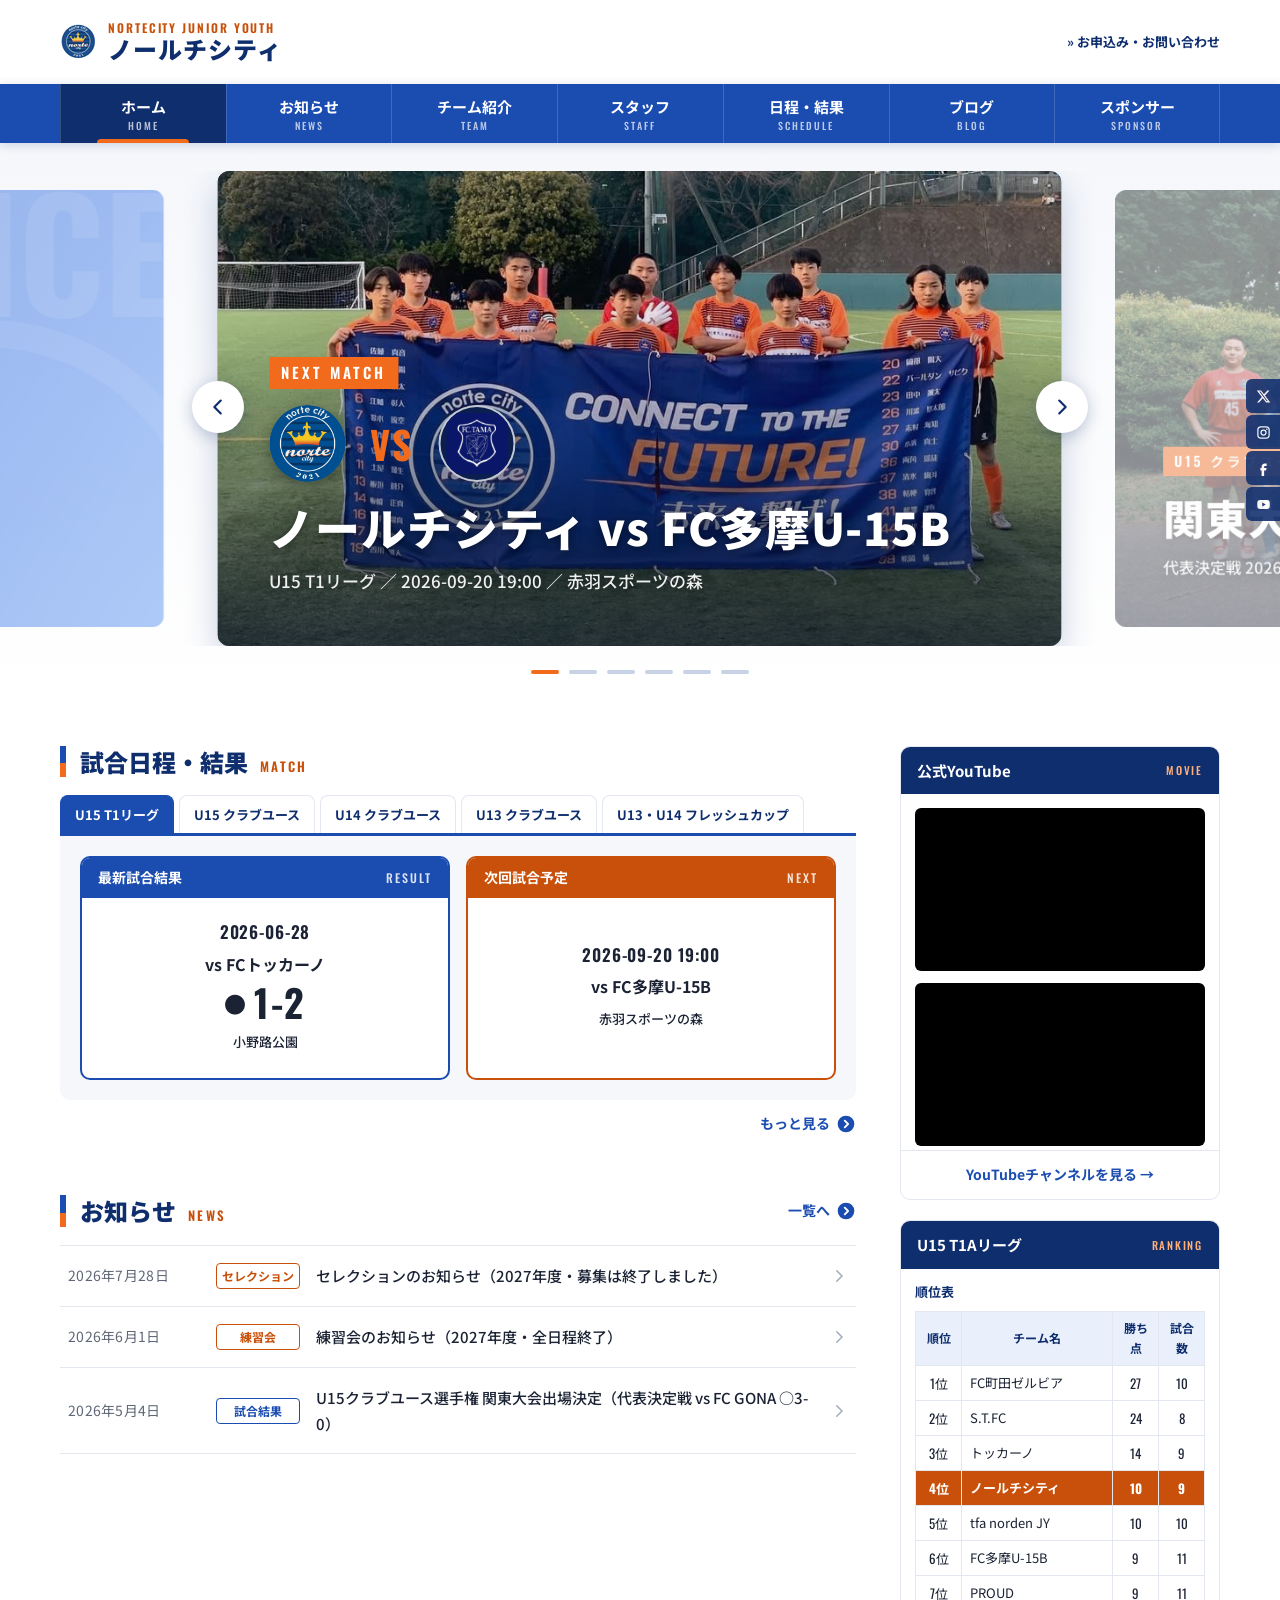
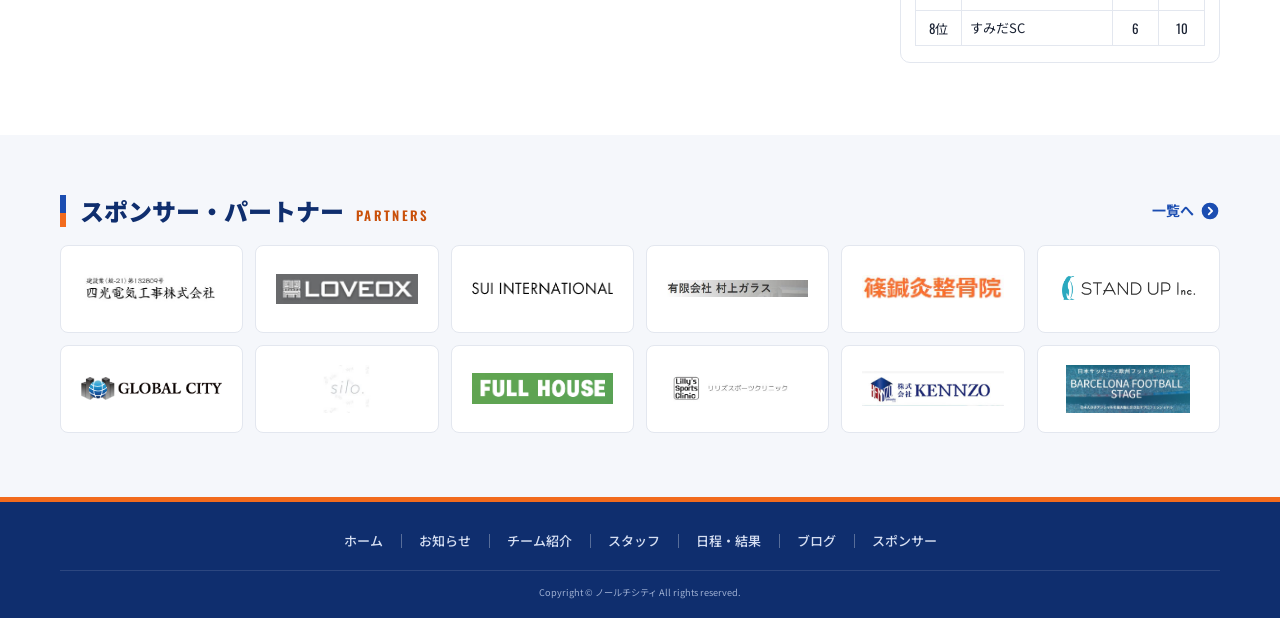
==== index.html @ 0da115ad "お知らせを個別ページ化／緊急告知の表示終了（今日いっぱい・明日いっぱい）に対応 - お知らせ: news-data.js + news.js で一覧・詳細（news-post.html?id=）・ホー" ====
<!doctype html>
<html lang="ja">
<head>
<meta charset="utf-8">
<meta name="robots" content="noindex, nofollow">
<meta name="viewport" content="width=device-width, initial-scale=1">
<title>ノールチシティ ジュニアユースサッカークラブ</title>
<meta name="description" content="東京都北区赤羽を拠点に、圧倒的なポゼッションサッカーで『育成しながら勝つ』ジュニアユースサッカークラブ、ノールチシティの公式サイト。">
<link rel="preconnect" href="https://fonts.googleapis.com">
<link rel="preconnect" href="https://fonts.gstatic.com" crossorigin>
<link href="https://fonts.googleapis.com/css2?family=Noto+Sans+JP:wght@400;500;700;900&family=Oswald:wght@500;600;700&display=swap" rel="stylesheet">
<link rel="stylesheet" href="css/style.css">
</head>
<body>

<a class="skip" href="#main">本文へスキップ</a>

<!-- ============ ヘッダー ============ -->
<header class="site-header">
  <div class="container header-top">
    <a class="brand" href="index.html">
      <img src="assets/img/emblem.png" width="36" height="35" alt="">
      <span class="brand-text">
        <span class="brand-en">NORTECITY JUNIOR YOUTH</span>
        <span class="brand-ja">ノールチシティ</span>
      </span>
    </a>
    <div class="header-util">
      <a class="top-link" href="https://forms.gle/h69wxchyuRCd8B8E6" target="_blank" rel="noopener">&raquo; お申込み・お問い合わせ</a>
      <button class="menu-btn" type="button" aria-label="メニューを開く" aria-expanded="false" aria-controls="drawer"><span></span><span></span><span></span></button>
    </div>
  </div>

  <nav class="gnav" aria-label="メインメニュー">
    <ul class="container">
      <li><a href="index.html" aria-current="page">ホーム<small>HOME</small></a></li>
      <li><a href="news.html">お知らせ<small>NEWS</small></a></li>
      <li><a href="team.html">チーム紹介<small>TEAM</small></a></li>
      <li><a href="staff.html">スタッフ<small>STAFF</small></a></li>
      <li><a href="schedule.html">日程・結果<small>SCHEDULE</small></a></li>
      <li><a href="blog.html">ブログ<small>BLOG</small></a></li>
      <li><a href="sponsors.html">スポンサー<small>SPONSOR</small></a></li>
    </ul>
  </nav>
</header>

<!-- 画面端の固定SNSボタン -->
<nav class="float-sns" aria-label="公式SNS">
  <a href="https://x.com/nortecity" target="_blank" rel="noopener" aria-label="X（旧Twitter）"><svg viewBox="0 0 24 24" aria-hidden="true"><path fill="currentColor" d="M18.244 2.25h3.308l-7.227 8.26 8.502 11.24H16.17l-5.214-6.817L4.99 21.75H1.68l7.73-8.835L1.254 2.25H8.08l4.713 6.231zm-1.161 17.52h1.833L7.084 4.126H5.117z"/></svg></a>
  <a href="https://www.instagram.com/nortecity_official/" target="_blank" rel="noopener" aria-label="Instagram"><svg viewBox="0 0 24 24" aria-hidden="true"><rect x="3" y="3" width="18" height="18" rx="5" fill="none" stroke="currentColor" stroke-width="2"/><circle cx="12" cy="12" r="4" fill="none" stroke="currentColor" stroke-width="2"/><circle cx="17.3" cy="6.7" r="1.2" fill="currentColor"/></svg></a>
  <a href="https://www.facebook.com/nortecitytokyo/" target="_blank" rel="noopener" aria-label="Facebook"><svg viewBox="0 0 24 24" aria-hidden="true"><path fill="currentColor" d="M14 8h3V4h-3c-2.8 0-5 2.2-5 5v2H7v4h2v9h4v-9h3l1-4h-4V9c0-.6.4-1 1-1z"/></svg></a>
  <a href="https://www.youtube.com/channel/UCBgRU-13rFsEU_Lkqz926OQ" target="_blank" rel="noopener" aria-label="YouTube"><svg viewBox="0 0 24 24" aria-hidden="true"><path fill="currentColor" d="M21.6 7.2a2.8 2.8 0 0 0-2-2C17.9 4.8 12 4.8 12 4.8s-5.9 0-7.6.4a2.8 2.8 0 0 0-2 2A29 29 0 0 0 2 12a29 29 0 0 0 .4 4.8 2.8 2.8 0 0 0 2 2c1.7.4 7.6.4 7.6.4s5.9 0 7.6-.4a2.8 2.8 0 0 0 2-2A29 29 0 0 0 22 12a29 29 0 0 0-.4-4.8zM10 15.2V8.8L15.6 12z"/></svg></a>
</nav>

<!-- ============ メインビジュアル（左右スライド） ============
  画像が決まったら、各 .hs-slide の中の <div class="ph">…</div> を
  <img src="images/slide-01.jpg" alt="説明"> に置き換えるだけで差し替えできます。
  推奨サイズ：1600×900px（16:9）
============================================================== -->
<section class="hero" aria-label="注目情報">
  <div class="hs" data-slider>
    <div class="hs-viewport">
      <div class="hs-track">

        <a class="hs-slide" href="schedule.html">
          <div class="ph ph--blue ph--photo" data-bg="NEXT MATCH">
            <img class="ph-img" src="images/slide-nextmatch.jpg" alt="試合前に整列するノールチシティの選手たち" onerror="this.closest('.ph').classList.add('noimg');this.remove()">
            <span class="ph-shade" aria-hidden="true"></span>
            <span class="ph-label">NEXT MATCH</span>
            <div class="ph-vs">
              <span class="ph-crest ph-crest--home"><img src="images/emblem-norte.png" alt="ノールチシティ"></span>
              <span class="ph-vs-text">VS</span>
              <span class="ph-crest ph-crest--away"><img class="crest-img" src="images/logo-tama.png" alt="FC多摩" onerror="this.parentElement.classList.add('noimg');this.remove()"><span class="q">?</span></span>
            </div>
            <p class="ph-title">ノールチシティ vs FC多摩U-15B</p>
            <p class="ph-sub">U15 T1リーグ ／ 2026-09-20 19:00 ／ 赤羽スポーツの森</p>
          </div>
        </a>

        <a class="hs-slide" href="schedule.html">
          <div class="ph ph--navy ph--photo" data-bg="KANTO">
            <img class="ph-img" src="images/slide-kanto.jpg" alt="U15クラブユース選手権 代表決定戦のチーム写真" onerror="this.closest('.ph').classList.add('noimg');this.remove()">
            <span class="ph-shade" aria-hidden="true"></span>
            <span class="ph-label">U15 クラブユース選手権</span>
            <p class="ph-title">関東大会出場決定</p>
            <p class="ph-sub">代表決定戦 2026-05-04 ／ vs FC GONA ○3-0 ／ 駒沢補助競技場</p>
          </div>
        </a>

        <a class="hs-slide" href="team.html">
          <img src="images/slide-connect.jpg" alt="ノールチシティ CONNECT TO THE FUTURE! 未来へ繋げ！" width="1600" height="900">
        </a>

        <a class="hs-slide" href="team.html">
          <img src="images/slide-sekai.jpg" alt="norte city FOOTBALL CLUB 世界を越える選手になれ!!" width="1600" height="900">
        </a>

        <a class="hs-slide" href="news-post.html?id=selection-2027">
          <div class="ph ph--orange" data-bg="SELECTION">
            <span class="ph-label ph-label--blue">NEWS</span>
            <p class="ph-title">2027年度<br>最終セレクション</p>
            <p class="ph-sub">9.17 THU 18:30〜20:15 ／ 豊島北スポーツ多目的広場<br>※ 募集は終了しました</p>
          </div>
        </a>

        <a class="hs-slide" href="news-post.html?id=practice-2027">
          <div class="ph ph--sky" data-bg="PRACTICE">
            <span class="ph-label">PRACTICE SESSION</span>
            <p class="ph-title">練習会・セレクション</p>
            <p class="ph-sub">対象：小学6年生（新中学1年生）／ 練習会は参加無料<br>次年度の日程は決まり次第お知らせします</p>
          </div>
        </a>

      </div>
    </div>
    <button class="hs-arrow hs-prev" type="button" aria-label="前のスライド"><svg viewBox="0 0 24 24" aria-hidden="true"><path d="M15 5l-7 7 7 7" fill="none" stroke="currentColor" stroke-width="2.4" stroke-linecap="round" stroke-linejoin="round"/></svg></button>
    <button class="hs-arrow hs-next" type="button" aria-label="次のスライド"><svg viewBox="0 0 24 24" aria-hidden="true"><path d="M9 5l7 7-7 7" fill="none" stroke="currentColor" stroke-width="2.4" stroke-linecap="round" stroke-linejoin="round"/></svg></button>
    <div class="hs-controls">
      <div class="hs-dots"></div>
    </div>
  </div>
</section>

<!-- ============ メインコンテンツ ============ -->
<main id="main" class="main">
  <div class="container main-grid">

    <div class="main-col">

      <!-- 試合日程・結果 -->
      <section class="block" id="match" aria-labelledby="match-title">
        <div class="block-head">
          <h2 class="block-title" id="match-title">試合日程・結果<small>MATCH</small></h2>
        </div>

        <div class="tabs" role="tablist" aria-label="大会">
          <button class="tab" role="tab" id="tab-1" aria-controls="panel-1" aria-selected="true">U15 T1リーグ</button>
          <button class="tab" role="tab" id="tab-2" aria-controls="panel-2" aria-selected="false" tabindex="-1">U15 クラブユース</button>
          <button class="tab" role="tab" id="tab-3" aria-controls="panel-3" aria-selected="false" tabindex="-1">U14 クラブユース</button>
          <button class="tab" role="tab" id="tab-4" aria-controls="panel-4" aria-selected="false" tabindex="-1">U13 クラブユース</button>
          <button class="tab" role="tab" id="tab-5" aria-controls="panel-5" aria-selected="false" tabindex="-1">U13・U14 フレッシュカップ</button>
        </div>

        <div class="match-panel" role="tabpanel" id="panel-1" aria-labelledby="tab-1">
          <article class="mcard">
            <h3 class="mcard-head">最新試合結果<span class="en">RESULT</span></h3>
            <div class="mcard-body">
              <p class="m-date">2026-06-28</p>
              <p class="m-opp">vs FCトッカーノ</p>
              <p class="m-result"><span class="m-mark m-mark--lose">●</span>1-2</p>
              <p class="m-venue">小野路公園</p>
            </div>
          </article>
          <article class="mcard mcard--next">
            <h3 class="mcard-head">次回試合予定<span class="en">NEXT</span></h3>
            <div class="mcard-body">
              <p class="m-date">2026-09-20 19:00</p>
              <p class="m-opp">vs FC多摩U-15B</p>
              <p class="m-venue">赤羽スポーツの森</p>
            </div>
          </article>
        </div>

        <div class="match-panel" role="tabpanel" id="panel-2" aria-labelledby="tab-2" hidden>
          <article class="mcard">
            <h3 class="mcard-head">最新試合結果<span class="en">RESULT</span></h3>
            <div class="mcard-body">
              <p class="m-comp">代表決定戦</p>
              <p class="m-date">2026-05-04</p>
              <p class="m-opp">vs FC GONA</p>
              <p class="m-result"><span class="m-mark m-mark--win">○</span>3-0</p>
              <p class="m-venue">駒沢補助競技場</p>
              <p class="m-badge">関東大会出場決定</p>
            </div>
          </article>
          <article class="mcard mcard--next">
            <h3 class="mcard-head">次回試合予定<span class="en">NEXT</span></h3>
            <div class="mcard-body">
              <p class="m-comp">関東大会</p>
              <p class="m-hint">日程が決まり次第、掲載します。</p>
            </div>
          </article>
        </div>
        <div class="match-panel" role="tabpanel" id="panel-3" aria-labelledby="tab-3" hidden>
          <div class="m-prep">準備中です。日程が決まり次第、掲載します。</div>
        </div>
        <div class="match-panel" role="tabpanel" id="panel-4" aria-labelledby="tab-4" hidden>
          <div class="m-prep">準備中です。日程が決まり次第、掲載します。</div>
        </div>
        <div class="match-panel" role="tabpanel" id="panel-5" aria-labelledby="tab-5" hidden>
          <div class="m-prep">準備中です。日程が決まり次第、掲載します。</div>
        </div>

        <div class="match-foot">
          <a class="more" href="schedule.html">もっと見る<svg viewBox="0 0 24 24" aria-hidden="true"><circle cx="12" cy="12" r="10" fill="currentColor"/><path d="M10.5 8l4 4-4 4" fill="none" stroke="#fff" stroke-width="2.2" stroke-linecap="round" stroke-linejoin="round"/></svg></a>
        </div>
      </section>

      <!-- お知らせ -->
      <section class="block" aria-labelledby="news-title">
        <div class="block-head">
          <h2 class="block-title" id="news-title">お知らせ<small>NEWS</small></h2>
          <a class="more" href="news.html">一覧へ<svg viewBox="0 0 24 24" aria-hidden="true"><circle cx="12" cy="12" r="10" fill="currentColor"/><path d="M10.5 8l4 4-4 4" fill="none" stroke="currentColor" stroke-width="2.2" stroke-linecap="round" stroke-linejoin="round" style="stroke:#fff"/></svg></a>
        </div>
        <ul class="news" data-news-latest="3">
          <li><a href="news-post.html?id=selection-2027">
            <time datetime="2026-07-28">2026年7月28日</time><span class="cat cat--news">セレクション</span>
            <span class="news-title">セレクションのお知らせ（2027年度・募集は終了しました）</span>
            <svg class="chev" viewBox="0 0 24 24" aria-hidden="true"><path d="M9 5l7 7-7 7" fill="none" stroke="currentColor" stroke-width="2" stroke-linecap="round"/></svg></a></li>
          <li><a href="news-post.html?id=practice-2027">
            <time datetime="2026-06-01">2026年6月1日</time><span class="cat cat--news">練習会</span>
            <span class="news-title">練習会のお知らせ（2027年度・全日程終了）</span>
            <svg class="chev" viewBox="0 0 24 24" aria-hidden="true"><path d="M9 5l7 7-7 7" fill="none" stroke="currentColor" stroke-width="2" stroke-linecap="round"/></svg></a></li>
          <li><a href="news-post.html?id=kanto-2026">
            <time datetime="2026-05-04">2026年5月4日</time><span class="cat cat--result">試合結果</span>
            <span class="news-title">U15クラブユース選手権 関東大会出場決定（代表決定戦 vs FC GONA ○3-0）</span>
            <svg class="chev" viewBox="0 0 24 24" aria-hidden="true"><path d="M9 5l7 7-7 7" fill="none" stroke="currentColor" stroke-width="2" stroke-linecap="round"/></svg></a></li>
        </ul>
      </section>

    </div>

    <!-- サイドバー（PC：右カラム） -->
    <aside class="side" aria-label="サイドメニュー">

      <section class="side-card" aria-labelledby="yt-title">
        <h2 id="yt-title">公式YouTube<small>MOVIE</small></h2>
        <div class="yt-list">
          <div class="yt-frame"><iframe src="https://www.youtube.com/embed/3M4M2d802wo" title="ノールチシティ 公式YouTube動画 1" loading="lazy" allow="accelerometer; autoplay; clipboard-write; encrypted-media; gyroscope; picture-in-picture" allowfullscreen></iframe></div>
          <div class="yt-frame"><iframe src="https://www.youtube.com/embed/g05CRgMVoXg" title="ノールチシティ 公式YouTube動画 2" loading="lazy" allow="accelerometer; autoplay; clipboard-write; encrypted-media; gyroscope; picture-in-picture" allowfullscreen></iframe></div>
        </div>
        <a class="card-link" href="https://www.youtube.com/channel/UCBgRU-13rFsEU_Lkqz926OQ" target="_blank" rel="noopener">YouTubeチャンネルを見る →</a>
      </section>

      <section class="side-card" aria-labelledby="rank-title">
        <h2 id="rank-title">U15 T1Aリーグ<small>RANKING</small></h2>
        <div class="rank-body">
          <p class="rank-note">順位表</p>
          <table class="rank-table">
            <thead><tr><th scope="col">順位</th><th scope="col">チーム名</th><th scope="col">勝ち点</th><th scope="col">試合数</th></tr></thead>
            <tbody>
              <tr><td>1位</td><td>FC町田ゼルビア</td><td>27</td><td>10</td></tr>
              <tr><td>2位</td><td>S.T.FC</td><td>24</td><td>8</td></tr>
              <tr><td>3位</td><td>トッカーノ</td><td>14</td><td>9</td></tr>
              <tr class="is-norte"><td>4位</td><td>ノールチシティ</td><td>10</td><td>9</td></tr>
              <tr><td>5位</td><td>tfa norden JY</td><td>10</td><td>10</td></tr>
              <tr><td>6位</td><td>FC多摩U-15B</td><td>9</td><td>11</td></tr>
              <tr><td>7位</td><td>PROUD</td><td>9</td><td>11</td></tr>
              <tr><td>8位</td><td>すみだSC</td><td>6</td><td>10</td></tr>
            </tbody>
          </table>
        </div>
      </section>

    </aside>
  </div>
</main>

<!-- ============ スポンサー・パートナー ============ -->
<section class="sponsors" aria-labelledby="sponsor-title">
  <div class="container">
    <div class="block-head">
      <h2 class="block-title" id="sponsor-title">スポンサー・パートナー<small>PARTNERS</small></h2>
      <a class="more" href="sponsors.html">一覧へ<svg viewBox="0 0 24 24" aria-hidden="true"><circle cx="12" cy="12" r="10" fill="currentColor"/><path d="M10.5 8l4 4-4 4" fill="none" stroke="#fff" stroke-width="2.2" stroke-linecap="round" stroke-linejoin="round"/></svg></a>
    </div>
    <ul class="sponsor-grid">
      <li><a href="http://yonkodenki.com/" target="_blank" rel="noopener"><img src="assets/img/sponsor/yonko_logo.jpg" alt="四光電気工事株式会社" loading="lazy"></a></li>
      <li><a href="https://www.loveox.co.jp/" target="_blank" rel="noopener"><img src="assets/img/sponsor/loveox.jpg" alt="LOVEOX" loading="lazy"></a></li>
      <li><a href="https://www.grn-sui.com/" target="_blank" rel="noopener"><img src="assets/img/sponsor/sui_logo.png" alt="スイ インターナショナル株式会社" loading="lazy"></a></li>
      <li><a href="https://murakamigarasu.crayonsite.net/" target="_blank" rel="noopener"><img src="assets/img/sponsor/murakamigarasu.jpg" alt="有限会社 村上ガラス店" loading="lazy"></a></li>
      <li><a href="http://www.uu-road.com/search/shop/shinoshin/mise217.html" target="_blank" rel="noopener"><img src="assets/img/sponsor/shino.jpg" alt="篠鍼灸整骨院" loading="lazy"></a></li>
      <li><a href="https://standup-jpn.com/" target="_blank" rel="noopener"><img src="assets/img/sponsor/standup.png" alt="STAND UP株式会社" loading="lazy"></a></li>
      <li><a href="http://global-city.net/" target="_blank" rel="noopener"><img src="assets/img/sponsor/global-city-logo.jpg" alt="株式会社GLOBAL CITY" loading="lazy"></a></li>
      <li><a href="https://beauty.hotpepper.jp/slnH000556172/" target="_blank" rel="noopener"><img src="assets/img/sponsor/silo.jpg" alt="silo." loading="lazy"></a></li>
      <li><a href="http://www.fullhouse.co.jp/" target="_blank" rel="noopener"><img src="assets/img/sponsor/fullhouse.png" alt="株式会社 フルハウス" loading="lazy"></a></li>
      <li><a href="https://www.lillys-sports.com" target="_blank" rel="noopener"><img src="assets/img/sponsor/lillys.jpg" alt="リリズスポーツクリニック" loading="lazy"></a></li>
      <li><a href="https://kennzo.ltd" target="_blank" rel="noopener"><img src="assets/img/sponsor/kennzo.jpg" alt="株式会社KENNZO" loading="lazy"></a></li>
      <li><a href="https://barcelonafootballstage.com/" target="_blank" rel="noopener"><img src="assets/img/sponsor/barcelona_football_stage.jpg" alt="BARCELONA FOOTBALL STAGE" loading="lazy"></a></li>
    </ul>
  </div>
</section>

<!-- ============ フッター ============ -->
<footer class="site-footer">
  <div class="container">
    <nav class="fnav-line" aria-label="フッターメニュー">
      <a href="index.html">ホーム</a>
      <a href="news.html">お知らせ</a>
      <a href="team.html">チーム紹介</a>
      <a href="staff.html">スタッフ</a>
      <a href="schedule.html">日程・結果</a>
      <a href="blog.html">ブログ</a>
      <a href="sponsors.html">スポンサー</a>
    </nav>
    <div class="copy-line">
      <small>Copyright &copy; ノールチシティ All rights reserved.</small>
    </div>
  </div>
</footer>

<script src="js/news-data.js"></script>
<script src="js/news.js"></script>
<script src="js/sheet-config.js"></script>
<script src="js/sheet-data.js"></script>
<script src="js/main.js"></script>
</body>
</html>
---- css/style.css ----
/* =========================================================
   ノールチシティ 公式サイト
   カラー：白ベース × ユニフォームの青・オレンジ
   ========================================================= */
:root{
  --blue:#1B4DB1;
  --blue-dark:#0F2E6E;
  --blue-soft:#EAF0FB;
  --orange:#F26B1D;
  --orange-dark:#C9500A;
  --orange-soft:#FFF0E6;
  --ink:#1A2233;
  --mute:#5F6777;
  --line:#E3E7EF;
  --bg:#FFFFFF;
  --bg-soft:#F5F7FB;

  --maxw:1200px;
  --radius:10px;
  --font:"Noto Sans JP",system-ui,-apple-system,"Hiragino Kaku Gothic ProN","Yu Gothic",Meiryo,sans-serif;
  --en:"Oswald","Noto Sans JP",sans-serif;

  --hs-w:min(66vw,980px);
  --hs-gap:20px;
}

*,*::before,*::after{box-sizing:border-box}
html{scroll-behavior:smooth;-webkit-text-size-adjust:100%}
body{margin:0;font-family:var(--font);color:var(--ink);background:var(--bg);line-height:1.7;-webkit-font-smoothing:antialiased}
img{max-width:100%;display:block}
a{color:inherit;text-decoration:none}
p{margin:0}
ul{margin:0;padding:0;list-style:none}
button{font-family:inherit}
:focus-visible{outline:3px solid var(--orange);outline-offset:2px}

.container{width:100%;max-width:var(--maxw);margin-inline:auto;padding-inline:20px}
.skip{position:absolute;left:-9999px;top:0;background:var(--blue-dark);color:#fff;padding:8px 16px;z-index:100}
.skip:focus{left:8px;top:8px}

/* ---------------- ヘッダー ---------------- */
.site-header{background:#fff}
.header-top{display:flex;align-items:center;justify-content:space-between;gap:16px;min-height:84px}
.brand{display:flex;align-items:center;gap:12px}
.brand img{width:36px;height:35px;flex:none}
.brand-text{display:flex;flex-direction:column;line-height:1.15}
.brand-en{font-family:var(--en);font-size:12px;font-weight:600;letter-spacing:.16em;color:var(--orange-dark)}
.brand-ja{font-size:24px;font-weight:900;letter-spacing:.04em;color:var(--blue-dark)}

.header-util{display:flex;align-items:center;gap:10px}
.top-link{font-size:13px;font-weight:700;color:var(--blue-dark);white-space:nowrap;transition:color .2s}
@media (hover:hover){.top-link:hover{color:var(--orange-dark);text-decoration:underline}}

/* 画面端の固定SNSボタン */
.float-sns{position:fixed;right:0;top:50%;transform:translateY(-50%);z-index:60;display:flex;flex-direction:column;gap:2px}
.float-sns a{width:34px;height:34px;display:grid;place-items:center;background:var(--blue-dark);color:#fff;border-radius:6px 0 0 6px;opacity:.88;transition:background .2s,opacity .2s,width .2s}
@media (hover:hover){.float-sns a:hover{background:var(--orange-dark);opacity:1;width:40px}}
.float-sns svg{width:15px;height:15px}

/* ハンバーガーメニュー（スマホ） */
.menu-btn{display:none;position:relative;flex:none;width:46px;height:46px;padding:0;border:0;border-radius:12px;background:var(--blue-dark);cursor:pointer}
.menu-btn span{position:absolute;left:13px;right:13px;height:2px;border-radius:2px;background:#fff}
.menu-btn span:nth-child(1){top:16px}
.menu-btn span:nth-child(2){top:22px;right:20px;background:var(--orange)}
.menu-btn span:nth-child(3){top:28px}

.drawer{position:fixed;inset:0;z-index:200;visibility:hidden;transition:visibility 0s linear .4s}
.drawer.is-open{visibility:visible;transition-delay:0s}
.drawer-backdrop{position:absolute;inset:0;background:rgba(6,14,34,.55);opacity:0;transition:opacity .35s}
.drawer.is-open .drawer-backdrop{opacity:1}
.drawer-panel{position:absolute;top:0;right:0;bottom:0;width:min(86vw,380px);display:flex;flex-direction:column;overflow-x:hidden;overflow-y:auto;padding:10px 22px calc(26px + env(safe-area-inset-bottom));background:linear-gradient(160deg,#133A86 0%,#0F2E6E 45%,#0A1F4D 100%);color:#fff;transform:translateX(100%);transition:transform .4s cubic-bezier(.22,.61,.36,1)}
.drawer.is-open .drawer-panel{transform:none}
.drawer-panel::before{content:"";position:absolute;right:-70px;bottom:-70px;width:240px;height:240px;border:30px solid rgba(242,107,29,.14);border-radius:50%;pointer-events:none}
.drawer-top{display:flex;align-items:center;justify-content:space-between;min-height:54px;margin-bottom:6px}
.drawer-en{font-family:var(--en);font-size:13px;font-weight:600;letter-spacing:.32em;color:#FFB07A}
.drawer-close{position:relative;width:46px;height:46px;padding:0;border:1px solid rgba(255,255,255,.25);border-radius:12px;background:transparent;cursor:pointer}
.drawer-close span{position:absolute;left:13px;right:13px;top:21px;height:2px;border-radius:2px;background:#fff}
.drawer-close span:first-child{transform:rotate(45deg)}
.drawer-close span:last-child{transform:rotate(-45deg)}
.drawer-list{position:relative}
.drawer-list li{border-bottom:1px solid rgba(255,255,255,.1);opacity:0;transform:translateX(18px);transition:opacity .3s,transform .3s}
.drawer.is-open .drawer-list li{opacity:1;transform:none;transition-delay:calc(.1s + var(--i) * .035s)}
.drawer-list a{position:relative;display:flex;align-items:baseline;gap:12px;padding:16px 4px 15px 14px;color:#fff}
.drawer-list a::before{content:"";position:absolute;left:0;top:50%;width:4px;height:0;border-radius:2px;background:var(--orange);transform:translateY(-50%);transition:height .25s}
.drawer-list a[aria-current="page"]::before{height:22px}
.drawer-list a:active{background:rgba(255,255,255,.06)}
.drawer-list .dj{font-size:17px;font-weight:700;letter-spacing:.04em}
.drawer-list .de{font-family:var(--en);font-size:11px;letter-spacing:.2em;color:rgba(255,255,255,.5)}
.drawer-list svg{align-self:center;flex:none;width:16px;height:16px;margin-left:auto;color:rgba(255,255,255,.4)}
.drawer-list a.is-contact .dj{color:#FFB07A}
.drawer-sns{position:relative;display:flex;gap:10px;margin-top:auto;padding-top:28px}
.drawer-sns a{width:42px;height:42px;display:grid;place-items:center;border-radius:50%;background:rgba(255,255,255,.1);color:#fff}
.drawer-sns svg{width:17px;height:17px}
html.drawer-open{overflow:hidden}

/* グローバルナビ */
.gnav{background:var(--blue);position:sticky;top:0;z-index:50;box-shadow:0 2px 10px rgba(15,46,110,.18)}
.gnav ul{display:grid;grid-template-columns:repeat(7,1fr)}
.gnav a{position:relative;display:block;text-align:center;color:#fff;font-weight:700;font-size:15px;line-height:1.3;padding:13px 6px 11px;border-left:1px solid rgba(255,255,255,.16);transition:background .2s}
.gnav li:last-child a{border-right:1px solid rgba(255,255,255,.16)}
.gnav a small{display:block;margin-top:2px;font-family:var(--en);font-size:10px;font-weight:500;letter-spacing:.2em;opacity:.7}
.gnav a::after{content:"";position:absolute;left:22%;right:22%;bottom:0;height:4px;border-radius:4px 4px 0 0;background:var(--orange);transform:scaleX(0);transition:transform .25s}
@media (hover:hover){.gnav a:hover{background:rgba(255,255,255,.08)}}
.gnav a[aria-current="page"]::after{transform:scaleX(1)}
@media (hover:hover){.gnav a:hover::after{transform:scaleX(1)}}
.gnav a[aria-current="page"]{background:var(--blue-dark)}

/* ---------------- メインビジュアル（スライダー） ---------------- */
.hero{background:linear-gradient(180deg,var(--bg-soft) 0%,#fff 100%);padding:28px 0 18px;overflow:hidden}
.hs{position:relative}
.hs-viewport{overflow:hidden;touch-action:pan-y;cursor:grab;user-select:none;-webkit-user-select:none}
.hs-viewport:active{cursor:grabbing}
.hs-track{position:relative;display:flex;gap:var(--hs-gap);will-change:transform;transition:transform .6s cubic-bezier(.22,.61,.36,1)}
.hs-track.is-dragging,
.hs-track.no-anim,
.hs-track.no-anim .hs-slide{transition:none}

.hs-slide{position:relative;display:block;flex:0 0 var(--hs-w);aspect-ratio:16/9;border-radius:12px;overflow:hidden;background:var(--blue-soft);opacity:.45;transform:scale(.92);transition:opacity .5s,transform .5s,box-shadow .5s;-webkit-user-drag:none}
.hs-slide.is-active{opacity:1;transform:scale(1);box-shadow:0 14px 34px rgba(15,46,110,.22)}
.hs-slide img{width:100%;height:100%;object-fit:cover;pointer-events:none}

.hs-arrow{position:absolute;top:calc(50% - 20px);transform:translateY(-50%);z-index:3;width:52px;height:52px;border-radius:50%;border:0;background:#fff;color:var(--blue-dark);display:grid;place-items:center;cursor:pointer;box-shadow:0 4px 16px rgba(15,46,110,.25);transition:background .2s,color .2s}
@media (hover:hover){.hs-arrow:hover{background:var(--orange);color:#fff}}
.hs-arrow svg{width:22px;height:22px}
.hs-prev{left:calc(50% - var(--hs-w) / 2 - 26px)}
.hs-next{right:calc(50% - var(--hs-w) / 2 - 26px)}

.hs-controls{display:flex;align-items:center;justify-content:center;gap:10px;margin-top:14px}
.hs-dots{display:flex;gap:2px}
.hs-dots button{width:36px;height:24px;padding:0;border:0;background:none;cursor:pointer;position:relative}
.hs-dots button::before{content:"";position:absolute;left:4px;right:4px;top:50%;height:4px;margin-top:-2px;border-radius:2px;background:#C8D2E6;transition:background .3s}
.hs-dots button[aria-current="true"]::before{background:var(--orange)}

/* 画像差し替えまでの仮バナー */
.ph{position:absolute;inset:0;display:flex;flex-direction:column;justify-content:flex-end;align-items:flex-start;padding:clamp(18px,4.2vw,52px);color:#fff;overflow:hidden;isolation:isolate}
.ph::after{content:attr(data-bg);position:absolute;right:-.04em;top:-.12em;z-index:-1;font-family:var(--en);font-weight:700;font-size:clamp(64px,13vw,190px);line-height:1;letter-spacing:-.01em;white-space:nowrap;opacity:.1}
.ph::before{content:"";position:absolute;z-index:-1;right:-8%;bottom:-40%;width:62%;aspect-ratio:1;border-radius:50%;border:clamp(14px,2.4vw,34px) solid currentColor;opacity:.08}
.ph--blue{background:linear-gradient(120deg,#0F2E6E 0%,#1B4DB1 55%,#2F6FE4 100%)}
.ph--navy{background:linear-gradient(135deg,#0A1F4D 0%,#0F2E6E 60%,#1B4DB1 100%)}
.ph--navy::before{border-color:var(--orange);opacity:.5}
.ph--sky{background:linear-gradient(120deg,#1B4DB1 0%,#2F6FE4 70%,#4C8BF0 100%)}
.ph--orange{background:linear-gradient(120deg,#B94707 0%,#E05E12 50%,#F58A45 100%)}
.ph--white{background:#fff;color:var(--blue-dark);box-shadow:inset 0 0 0 1px var(--line)}
.ph--white::before{border-color:var(--orange);opacity:.9;right:-12%;bottom:-55%}
.ph--white::after{color:var(--blue);opacity:.07}

.ph-note{position:absolute;top:14px;right:14px;font-size:11px;font-weight:700;letter-spacing:.04em;padding:3px 10px;border-radius:999px;border:1px dashed rgba(255,255,255,.75);background:rgba(0,0,0,.14)}
.ph-note--dark{border-color:rgba(15,46,110,.4);background:var(--blue-soft);color:var(--blue-dark)}
.ph-label{display:inline-block;font-family:var(--en);font-weight:600;font-size:clamp(11px,1.3vw,15px);letter-spacing:.2em;padding:3px 12px;margin-bottom:clamp(8px,1.4vw,16px);background:var(--orange);color:#fff}
.ph-label--blue{background:var(--blue-dark)}
.ph-title{font-size:clamp(20px,3.5vw,48px);font-weight:900;line-height:1.28;letter-spacing:.02em}
.ph-sub{margin-top:clamp(6px,1vw,12px);font-size:clamp(11px,1.35vw,17px);font-weight:500;line-height:1.6;opacity:.92}

.ph-vs{display:flex;align-items:center;gap:clamp(10px,2vw,24px);margin-bottom:clamp(8px,1.4vw,16px)}
.ph-crest{width:clamp(40px,6vw,84px);aspect-ratio:1;border-radius:50%;background:#fff;display:grid;place-items:center;box-shadow:0 4px 14px rgba(0,0,0,.2);overflow:hidden}
.ph-crest img{width:60%;height:auto}
.ph-crest--home{background:none;box-shadow:0 4px 14px rgba(0,0,0,.3)}
.ph-crest--home img{width:100%;height:100%;object-fit:contain}
.ph-crest--away{background:#0A1F4D;border:2px solid rgba(255,255,255,.75);box-shadow:none;font-family:var(--en);font-size:clamp(16px,2.4vw,32px);color:#fff}
.ph-crest--away .crest-img{width:100%;height:100%;object-fit:contain;padding:8%}
.ph-crest--away .q{display:none}
.ph-crest--away.noimg{background:rgba(255,255,255,.18);border-style:dashed}
.ph-crest--away.noimg .q{display:block}
.ph-vs-text{font-family:var(--en);font-weight:700;font-size:clamp(18px,3vw,40px);color:var(--orange);letter-spacing:.06em}

/* 写真スライド（images/ に画像を置くと表示。無い間はグラデーション表示） */
.ph-img{position:absolute;inset:0;z-index:-3;width:100%;height:100%;object-fit:cover}
.ph-shade{position:absolute;inset:0;z-index:-1;background:linear-gradient(180deg,rgba(8,17,40,.08) 30%,rgba(8,17,40,.78) 100%)}
.ph--photo:not(.noimg)::after,.ph--photo:not(.noimg)::before{display:none}
.ph--photo.noimg .ph-shade{display:none}
.ph--photo .ph-title,.ph--photo .ph-sub{text-shadow:0 1px 10px rgba(0,0,0,.5)}

/* ---------------- メイン ---------------- */
.main{padding:44px 0 72px}
.main-grid{display:grid;grid-template-columns:minmax(0,1fr) 320px;gap:44px;align-items:start}
.block + .block{margin-top:60px}

.block-head{position:relative;display:flex;align-items:center;justify-content:space-between;flex-wrap:wrap;gap:8px 14px;margin-bottom:18px}
.block-title{margin:0;display:flex;align-items:baseline;gap:12px;padding-left:14px;font-size:24px;font-weight:900;line-height:1.3;color:var(--blue-dark);border-left:6px solid;border-image:linear-gradient(var(--blue) 0 55%,var(--orange) 55% 100%) 1}
.block-title small{font-family:var(--en);font-size:13px;font-weight:600;letter-spacing:.18em;color:var(--orange-dark)}
.more{display:inline-flex;align-items:center;gap:6px;font-size:14px;font-weight:700;color:var(--blue)}
.more svg{width:20px;height:20px;transition:transform .2s}
@media (hover:hover){.more:hover svg{transform:translateX(3px)}}

.app-tag{display:inline-flex;align-items:center;gap:6px;font-size:12px;font-weight:700;color:var(--blue);background:var(--blue-soft);padding:4px 12px;border-radius:999px}
.app-tag svg{width:14px;height:14px}

/* 試合日程・結果 */
.tabs{display:flex;gap:5px;overflow-x:auto;scrollbar-width:none;border-bottom:3px solid var(--blue)}
.tabs::-webkit-scrollbar{display:none}
.tab{flex:0 0 auto;padding:9px 14px;border:1px solid var(--line);border-bottom:0;border-radius:8px 8px 0 0;background:#fff;color:var(--blue-dark);font-size:13px;font-weight:700;cursor:pointer;transition:background .2s,color .2s}
@media (hover:hover){.tab:hover{background:var(--blue-soft)}}
.tab[aria-selected="true"]{background:var(--blue);border-color:var(--blue);color:#fff}

.match-panel{display:grid;grid-template-columns:1fr 1fr;gap:16px;padding:20px;background:var(--bg-soft);border-radius:0 0 var(--radius) var(--radius)}
.match-panel[hidden]{display:none}
.mcard{display:flex;flex-direction:column;background:#fff;border:2px solid var(--blue);border-radius:var(--radius);overflow:hidden}
.mcard--next{border-color:var(--orange-dark)}
.mcard-head{margin:0;display:flex;align-items:center;justify-content:space-between;padding:8px 16px;background:var(--blue);color:#fff;font-size:14px;font-weight:700}
.mcard--next .mcard-head{background:var(--orange-dark)}
.mcard-head .en{font-family:var(--en);font-size:12px;font-weight:500;letter-spacing:.16em;opacity:.85}
.mcard-body{flex:1;display:flex;flex-direction:column;justify-content:center;align-items:center;gap:4px;padding:20px 16px 22px;text-align:center}
.m-comp{font-size:13px;font-weight:700;color:var(--blue-dark)}
.m-hint{margin-top:4px;font-size:13px;color:var(--mute)}
.m-badge{display:inline-block;margin-top:8px;padding:3px 12px;border-radius:999px;background:var(--orange-soft);color:var(--orange-dark);font-size:12px;font-weight:700}
.m-date{font-family:var(--en);font-size:17px;letter-spacing:.05em;font-weight:600;color:var(--ink)}
.m-opp{font-size:16px;font-weight:700;color:var(--ink)}
.m-result{display:flex;align-items:center;font-family:var(--en);font-size:38px;font-weight:700;line-height:1.1;color:var(--ink);letter-spacing:.04em}
.m-mark{font-size:22px;margin-right:6px;color:var(--ink)}
.m-mark--win{color:var(--ink)}
.m-mark--lose{color:var(--ink)}
.m-mark--draw{color:var(--ink)}
.m-venue{font-size:13px;font-weight:500;color:var(--ink);padding:3px 14px;border-radius:4px}
.m-venue--home{background:var(--orange-soft);border:1px solid #F1B48C}
.m-venue--away{background:var(--blue-soft);border:1px solid #B9C9E8}
.m-prep{grid-column:1/-1;display:grid;place-items:center;min-height:150px;background:#fff;border:1px dashed #B9C9E8;border-radius:var(--radius);color:var(--mute);font-size:14px;font-weight:500}
.match-foot{display:flex;align-items:center;justify-content:flex-end;flex-wrap:wrap;gap:8px;margin-top:12px}
.legend{display:flex;align-items:center;gap:6px;font-size:12px;color:var(--mute)}
.chip{display:inline-block;padding:2px 10px;border-radius:4px;font-size:12px;font-weight:700}
.chip--home{background:var(--orange-soft);color:var(--orange-dark);border:1px solid #F1B48C}
.chip--away{background:var(--blue-soft);color:var(--blue);border:1px solid #B9C9E8}
.note{margin-top:10px;font-size:12px;color:var(--mute)}

/* 試合の状態（中止・延期） */
.m-status{display:inline-block;margin-top:8px;padding:3px 12px;border-radius:4px;font-size:12px;font-weight:700;line-height:1.4;color:#fff}
.m-status--cancel{background:#C62828}
.m-status--postpone{background:#6B7280}
.sched-table .rd{display:block;font-size:11px;font-weight:500;color:var(--mute)}

/* 緊急告知の帯（スプレッドシートで表示ON） */
.site-alert{color:#fff}
.site-alert--warn{background:#C62828}
.site-alert--change{background:var(--orange-dark)}
.site-alert--info{background:var(--blue-dark)}
.site-alert + .site-alert{border-top:1px solid rgba(255,255,255,.2)}
.site-alert .container{display:flex;align-items:center;flex-wrap:wrap;gap:6px 12px;padding-block:10px}
.sa-tag{flex:none;padding:2px 10px;border-radius:4px;background:#fff;color:#C62828;font-size:12px;font-weight:900}
.site-alert--info .sa-tag{color:var(--blue-dark)}
.sa-text{font-size:14px;font-weight:700;line-height:1.6}
.sa-link{margin-left:auto;font-size:13px;font-weight:700;text-decoration:underline;white-space:nowrap}
/* 本文中（試合日程・結果の上）に出すとき */
.site-alerts--inline{margin-bottom:18px}
.site-alerts--inline .site-alert{border-radius:8px}
.site-alerts--inline .site-alert + .site-alert{margin-top:8px;border-top:0}
.site-alerts--inline .container{max-width:none;padding-inline:16px}

/* お知らせ */
.news{border-top:1px solid var(--line)}
.news a{display:grid;grid-template-columns:132px 84px minmax(0,1fr) 18px;align-items:center;gap:16px;padding:17px 8px;border-bottom:1px solid var(--line);transition:background .2s}
@media (hover:hover){.news a:hover{background:var(--bg-soft)}}
@media (hover:hover){.news a:hover .news-title{color:var(--blue)}}
.news time{font-size:14px;letter-spacing:.02em;color:var(--mute);white-space:nowrap}
.cat{display:inline-block;text-align:center;padding:2px 0;border:1px solid;border-radius:4px;font-size:12px;font-weight:700}
.cat--result{color:var(--blue);border-color:var(--blue)}
.cat--news{color:var(--orange-dark);border-color:var(--orange-dark)}
.news-title{font-size:15px;font-weight:500;transition:color .2s}
.chev{width:18px;height:18px;color:#A3ACBD}

/* サイドバー */
.side{display:flex;flex-direction:column;gap:20px}
.side-banner{position:relative;display:block;aspect-ratio:16/9;border-radius:var(--radius);overflow:hidden;transition:transform .25s,box-shadow .25s}
@media (hover:hover){.side-banner:hover{transform:translateY(-3px);box-shadow:0 10px 24px rgba(15,46,110,.2)}}
.ph--small{padding:18px}
.ph--small::after{font-size:84px}
.ph--small .ph-title{font-size:20px}
.ph--small .ph-label{font-size:11px;margin-bottom:8px}
.ph--small .ph-note{top:10px;right:10px;font-size:10px}

/* YouTube埋め込み */
.yt-list{display:grid;gap:12px;padding:14px 14px 4px}
.yt-frame{position:relative;aspect-ratio:16/9;border-radius:6px;overflow:hidden;background:#000}
.yt-frame iframe{position:absolute;inset:0;width:100%;height:100%;border:0}

/* 順位表 */
.rank-body{padding:12px 14px 16px}
.rank-note{display:flex;align-items:baseline;justify-content:space-between;gap:8px;margin-bottom:8px;font-size:13px;font-weight:700;color:var(--blue-dark)}
.rank-sample{font-size:11px;font-weight:500;color:var(--mute)}
.rank-table{width:100%;border-collapse:collapse;font-size:13px}
.rank-table th{background:var(--blue-soft);color:var(--blue-dark);font-size:12px;padding:6px 8px;border:1px solid var(--line)}
.rank-table td{padding:6px 8px;border:1px solid var(--line)}
.rank-body .rank-table td:first-child{width:46px;text-align:center;font-family:var(--en);white-space:nowrap}
.rank-body .rank-table td:nth-child(n+3){width:46px;text-align:center;font-family:var(--en)}
.rank-table .is-norte td{background:var(--orange-dark);color:#fff;font-weight:700}

.side-card{background:#fff;border:1px solid var(--line);border-radius:var(--radius);overflow:hidden}
.side-card h2{margin:0;display:flex;align-items:center;justify-content:space-between;padding:11px 16px;background:var(--blue-dark);color:#fff;font-size:15px;font-weight:700}
.side-card h2 small{font-family:var(--en);font-size:11px;font-weight:500;letter-spacing:.16em;color:#FFB07A}
.info-list{margin:0;padding:4px 16px}
.info-list div{display:grid;grid-template-columns:70px 1fr;gap:10px;padding:11px 0;border-bottom:1px dashed var(--line)}
.info-list div:last-child{border-bottom:0}
.info-list dt{padding-top:2px;font-size:12px;font-weight:700;color:var(--mute)}
.info-list dd{margin:0;font-size:14px;font-weight:700;line-height:1.5}
.dd-sub{font-size:12px;font-weight:500;color:var(--mute)}
.card-link{display:block;padding:12px;text-align:center;border-top:1px solid var(--line);font-size:14px;font-weight:700;color:var(--blue);transition:background .2s}
@media (hover:hover){.card-link:hover{background:var(--blue-soft)}}

.sns-list{display:grid;gap:8px;padding:14px 16px 16px}
.sns-btn{display:flex;align-items:center;gap:10px;padding:10px 14px;border:1px solid var(--line);border-radius:8px;font-size:14px;font-weight:700;color:var(--blue-dark);transition:border-color .2s,background .2s}
@media (hover:hover){.sns-btn:hover{border-color:var(--blue);background:var(--blue-soft)}}
.sns-btn svg{width:18px;height:18px;flex:none}
.sns-btn .handle{margin-left:auto;font-size:12px;font-weight:500;color:var(--mute)}

/* ---------------- スポンサー ---------------- */
.sponsors{background:var(--bg-soft);padding:60px 0 64px}
.sponsor-grid{display:grid;grid-template-columns:repeat(auto-fill,minmax(180px,1fr));gap:12px}
.sponsor-grid a{display:grid;place-items:center;height:88px;padding:14px 20px;background:#fff;border:1px solid var(--line);border-radius:8px;transition:border-color .2s,transform .2s}
@media (hover:hover){.sponsor-grid a:hover{border-color:var(--blue);transform:translateY(-2px)}}
.sponsor-grid img{max-height:48px;width:auto;object-fit:contain}
.partner-note{margin-top:18px;font-size:13px;color:var(--mute)}

/* ---------------- フッター（1列・順大スタイル） ---------------- */
.site-footer{background:var(--blue-dark);color:#D6DFF2;border-top:5px solid var(--orange);padding:26px 0 18px;text-align:center}
.fnav-line{display:flex;flex-wrap:wrap;justify-content:center;gap:4px 0}
.fnav-line a{position:relative;padding:2px 18px;font-size:13px;font-weight:500;color:#D6DFF2;transition:color .2s}
.fnav-line a + a::before{content:"";position:absolute;left:0;top:50%;transform:translateY(-50%);width:1px;height:14px;background:rgba(255,255,255,.3)}
@media (hover:hover){.fnav-line a:hover{color:var(--orange);text-decoration:underline}}
.copy-line{margin-top:16px;padding-top:14px;border-top:1px solid rgba(255,255,255,.12);display:flex;justify-content:center;gap:8px 24px;flex-wrap:wrap;font-size:11px;color:#9FB0D3}

/* ---------------- レスポンシブ ---------------- */
@media (max-width:1024px){
  .main-grid{grid-template-columns:1fr}
  .side{display:grid;grid-template-columns:repeat(2,minmax(0,1fr));align-items:start}
}
@media (max-width:860px){
  .top-link{display:none}
}
@media (max-width:768px){
  :root{--hs-w:86vw;--hs-gap:10px}
  .header-top{min-height:64px}
  .brand-ja{font-size:19px}
  .brand-en{font-size:10px}
  .gnav ul{grid-template-columns:repeat(4,1fr)}
  .gnav li:nth-child(-n+4) a{border-bottom:1px solid rgba(255,255,255,.16)}
  .gnav li:nth-child(4) a,.gnav li:last-child a{border-right:1px solid rgba(255,255,255,.16)}
  .gnav a{font-size:13px;padding:10px 2px 8px}
  .gnav a small{font-size:9px;letter-spacing:.12em}
  .gnav{display:none}
  .menu-btn{display:block}
  .site-header{position:sticky;top:0;z-index:60;box-shadow:0 2px 12px rgba(15,46,110,.1)}
  .float-sns a{width:30px;height:30px}
  .float-sns svg{width:13px;height:13px}
  /* 緊急告知はスマホでは小さめに（ラベルを文章と同じ行に回り込ませる） */
  .site-alert .container{display:block;padding-block:6px}
  .sa-tag{float:left;margin:1px 8px 0 0;padding:1px 7px;border-radius:3px;font-size:10.5px}
  .sa-text{display:block;overflow:hidden;font-size:12.5px;line-height:1.5}
  .sa-link{display:inline-block;margin:2px 0 0;font-size:11.5px}
  .site-alerts--inline{margin-bottom:12px}
  .site-alerts--inline .container{padding-inline:12px}
  .hero{padding:16px 0 10px}
  .hs-slide{border-radius:10px}
  /* スマホ：順大スマホ版と同じく、画像の左右端に細い白の「＜ ＞」 */
  .hs-arrow{width:30px;height:48px;border-radius:0;background:none;box-shadow:none;color:#fff;filter:drop-shadow(0 1px 3px rgba(0,0,0,.65))}
  .hs-arrow svg{width:30px;height:30px}
  .hs-arrow:active{opacity:.6}
  .hs-prev{left:calc(50% - var(--hs-w) / 2 + 2px)}
  .hs-next{right:calc(50% - var(--hs-w) / 2 + 2px)}
  .ph{padding:16px 18px}
  .ph-note{top:8px;right:8px;font-size:9px;padding:2px 8px}
  .ph::before{display:none}
  .ph-vs{margin-bottom:6px}
  .ph-crest{width:34px}
  .ph-sub{display:-webkit-box;-webkit-line-clamp:2;-webkit-box-orient:vertical;overflow:hidden}
  .m-result{font-size:32px}
  .m-date{font-size:15px}
  .main{padding:32px 0 56px}
  .block + .block{margin-top:48px}
  .block-title{font-size:20px}
  .match-panel{grid-template-columns:1fr;padding:14px}
  .news a{grid-template-columns:auto minmax(0,1fr) 16px;grid-template-areas:"date cat chev" "title title chev";gap:6px 12px;padding:14px 4px}
  .news time{grid-area:date}
  .news .cat{grid-area:cat;justify-self:start;padding:1px 10px}
  .news-title{grid-area:title;font-size:14px}
  .news .chev{grid-area:chev}
  .side{grid-template-columns:1fr}
  .sponsors{padding:44px 0 48px}
  .sponsor-grid{grid-template-columns:repeat(2,minmax(0,1fr));gap:8px}
  .sponsor-grid a{height:72px;padding:10px 12px}
  .sponsor-grid img{max-height:40px}
  .fnav-line a{padding:2px 12px;font-size:12px}
}

@media (prefers-reduced-motion:reduce){
  html{scroll-behavior:auto}
  *,*::before,*::after{transition-duration:.01ms !important;animation-duration:.01ms !important}
}
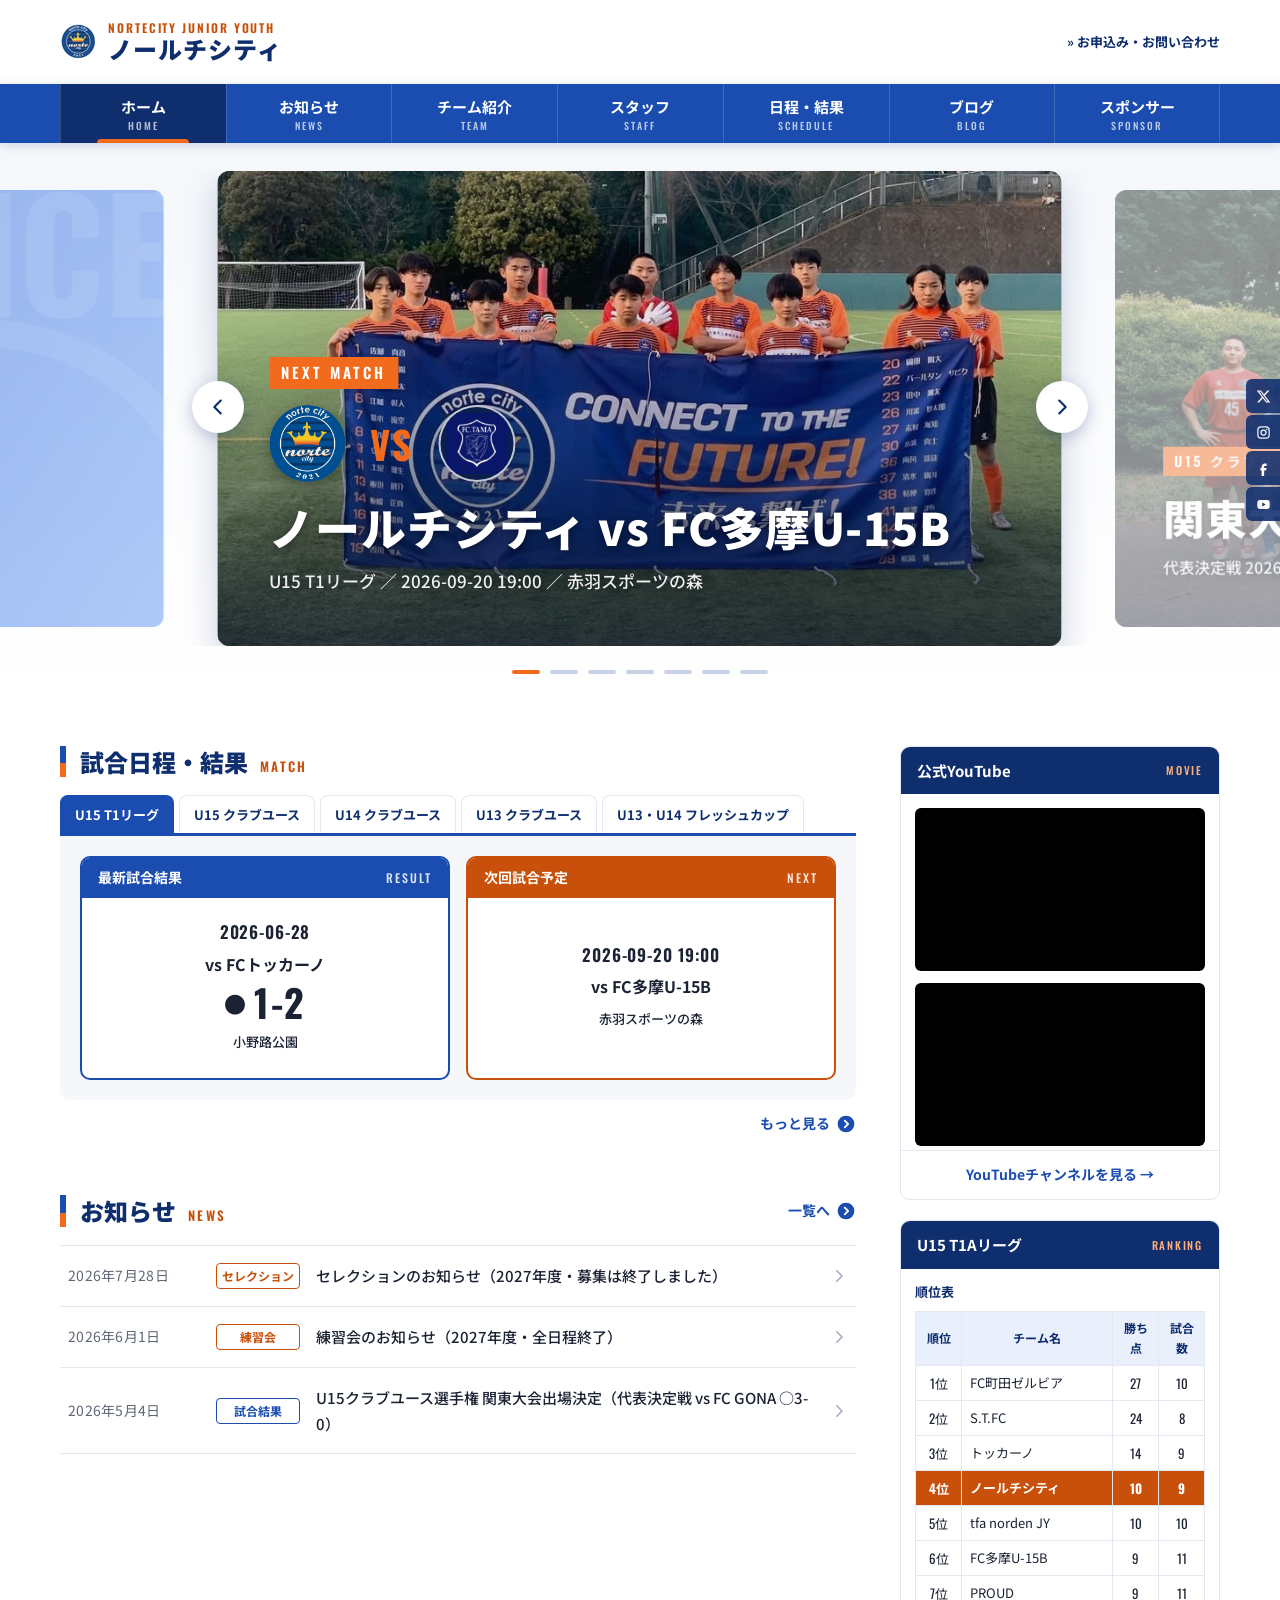
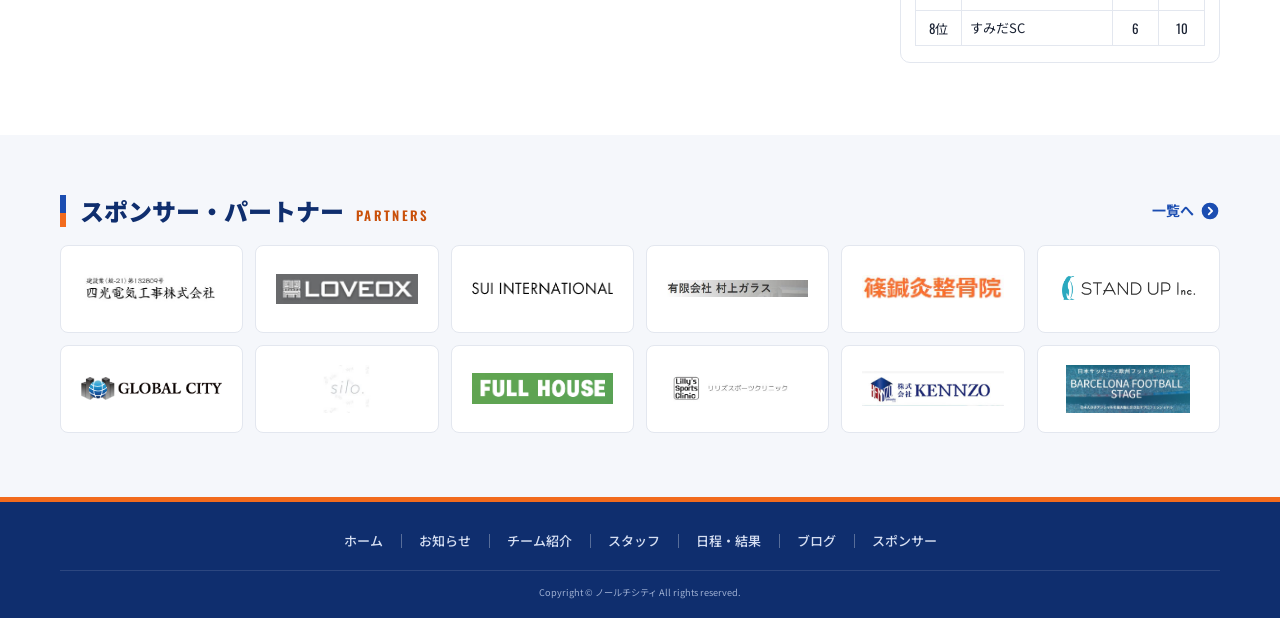
==== commit b3db4593: "スライド: CONNECTバナーの左余白を調整／「すべてを魅了しろ FASCINATE ALL」バナーを追加 Co-Authored-By: Claude Opus 5 <noreply@anthro" ====
--- a/index.html
+++ b/index.html
@@ -26,7 +26,7 @@
       </span>
     </a>
     <div class="header-util">
-      <a class="top-link" href="https://forms.gle/h69wxchyuRCd8B8E6" target="_blank" rel="noopener">&raquo; お申込み・お問い合わせ</a>
+      <a class="top-link" href="contact.html">&raquo; お申込み・お問い合わせ</a>
       <button class="menu-btn" type="button" aria-label="メニューを開く" aria-expanded="false" aria-controls="drawer"><span></span><span></span><span></span></button>
     </div>
   </div>
@@ -93,6 +93,10 @@
 
         <a class="hs-slide" href="team.html">
           <img src="images/slide-sekai.jpg" alt="norte city FOOTBALL CLUB 世界を越える選手になれ!!" width="1600" height="900">
+        </a>
+
+        <a class="hs-slide" href="team.html">
+          <img src="images/slide-fascinate.jpg" alt="すべてを魅了しろ ～FASCINATE ALL～" width="1600" height="900">
         </a>
 
         <a class="hs-slide" href="news-post.html?id=selection-2027">
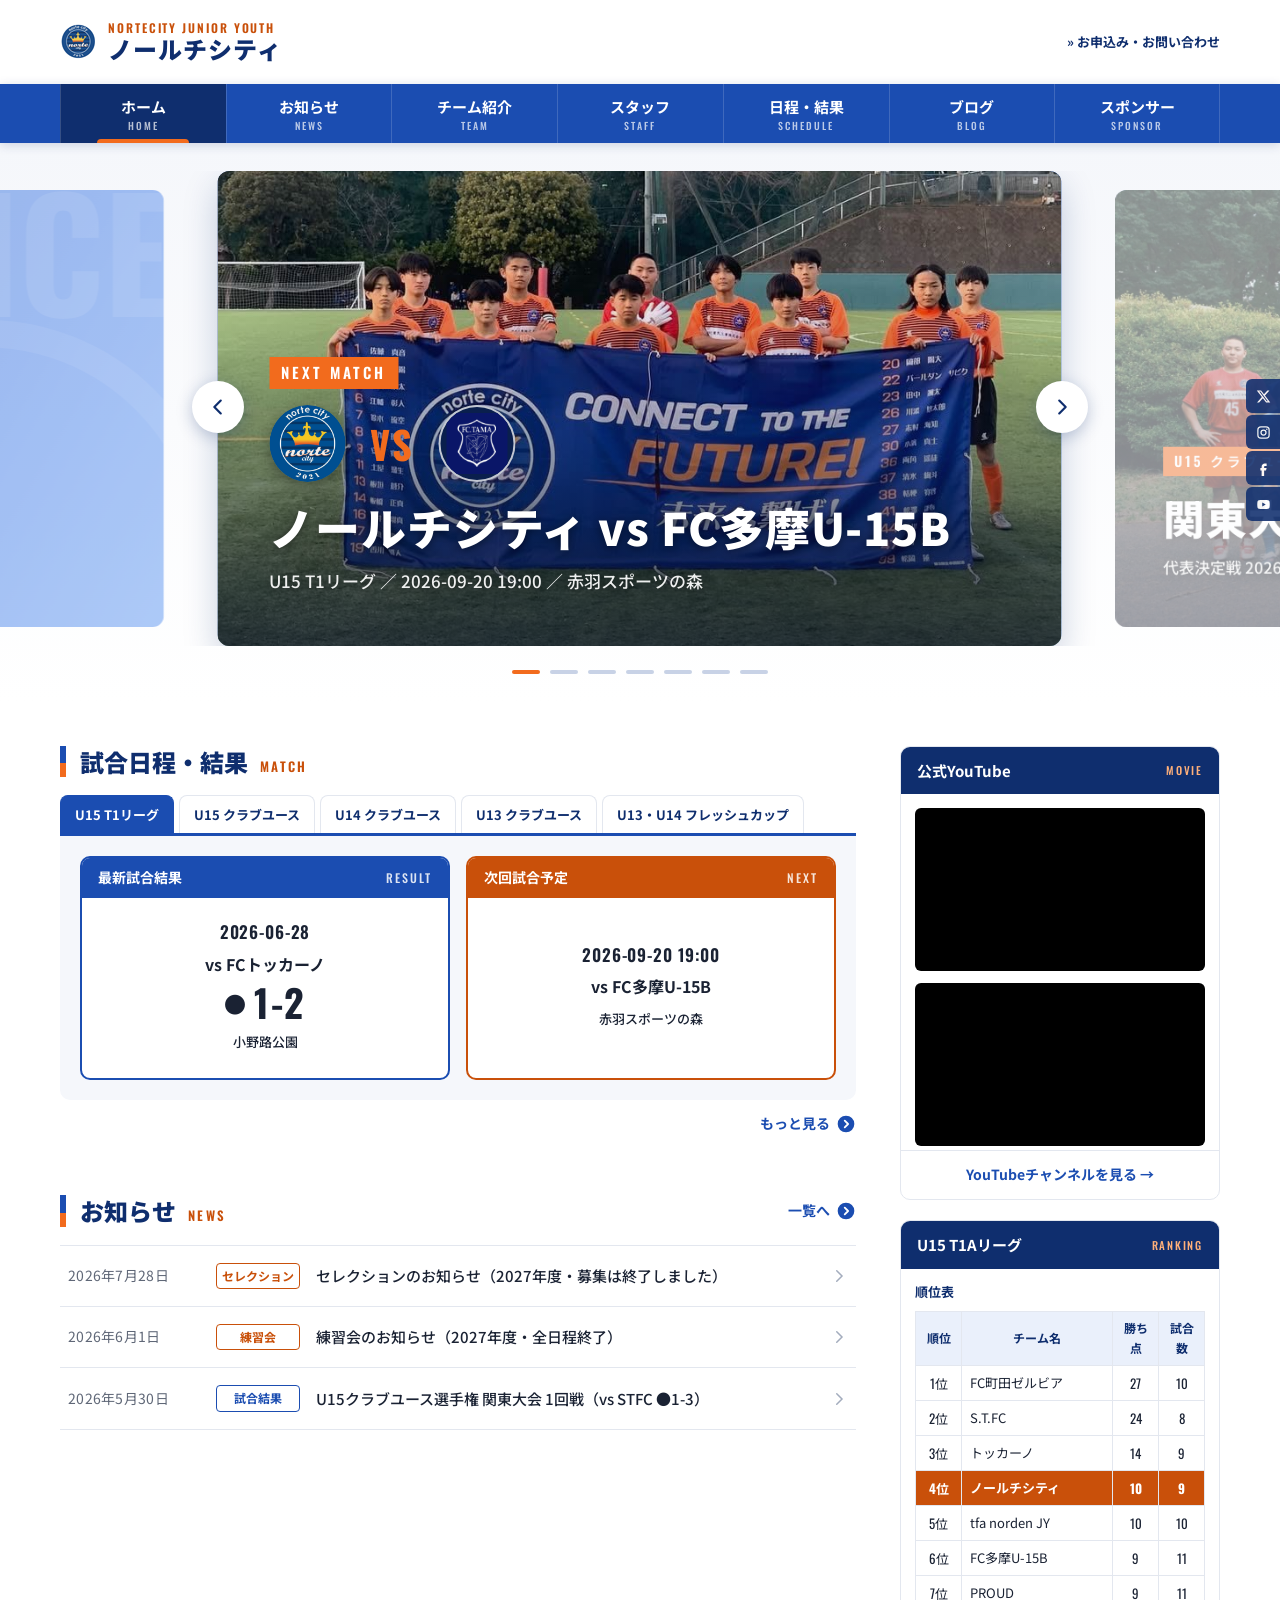
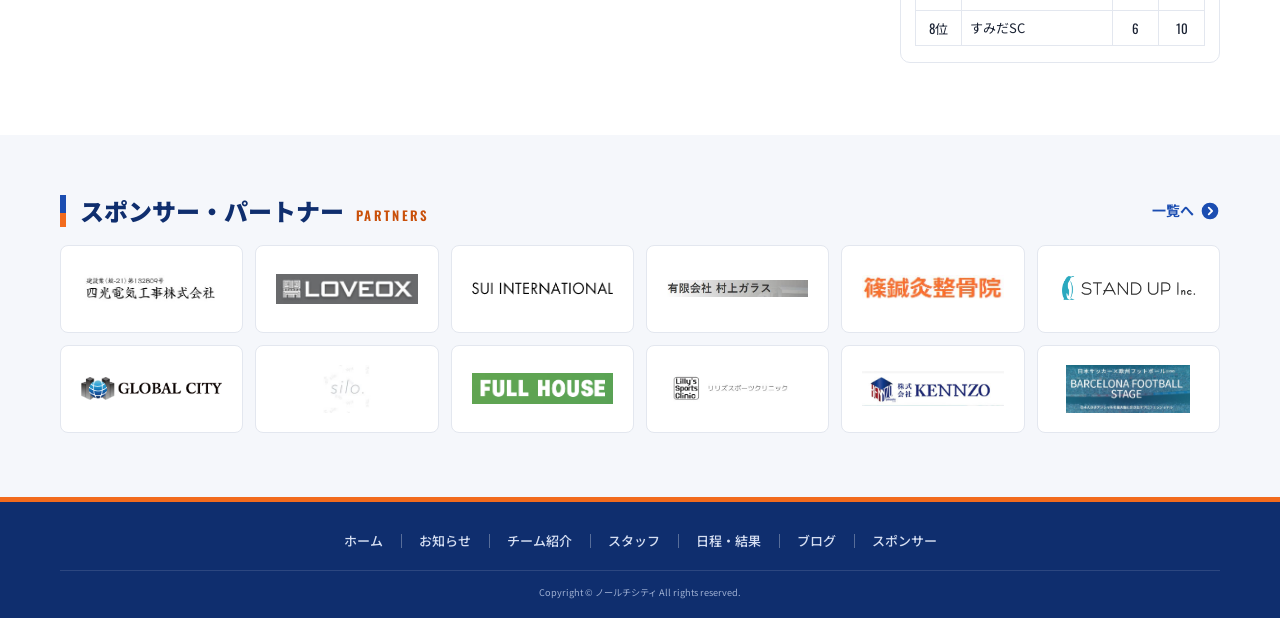
==== commit 95dbdfd0: "U15クラブユース関東大会1回戦（vs STFC ●1-3）の結果とお知らせを追加 Co-Authored-By: Claude Opus 5 <noreply@anthropic.com>" ====
--- a/index.html
+++ b/index.html
@@ -169,18 +169,16 @@
           <article class="mcard">
             <h3 class="mcard-head">最新試合結果<span class="en">RESULT</span></h3>
             <div class="mcard-body">
-              <p class="m-comp">代表決定戦</p>
-              <p class="m-date">2026-05-04</p>
-              <p class="m-opp">vs FC GONA</p>
-              <p class="m-result"><span class="m-mark m-mark--win">○</span>3-0</p>
-              <p class="m-venue">駒沢補助競技場</p>
-              <p class="m-badge">関東大会出場決定</p>
+              <p class="m-comp">関東大会 1回戦</p>
+              <p class="m-date">2026-05-30</p>
+              <p class="m-opp">vs STFC</p>
+              <p class="m-result"><span class="m-mark">●</span>1-3</p>
+              <p class="m-venue">清瀬内山運動公園A面</p>
             </div>
           </article>
           <article class="mcard mcard--next">
             <h3 class="mcard-head">次回試合予定<span class="en">NEXT</span></h3>
             <div class="mcard-body">
-              <p class="m-comp">関東大会</p>
               <p class="m-hint">日程が決まり次第、掲載します。</p>
             </div>
           </article>
@@ -215,9 +213,9 @@
             <time datetime="2026-06-01">2026年6月1日</time><span class="cat cat--news">練習会</span>
             <span class="news-title">練習会のお知らせ（2027年度・全日程終了）</span>
             <svg class="chev" viewBox="0 0 24 24" aria-hidden="true"><path d="M9 5l7 7-7 7" fill="none" stroke="currentColor" stroke-width="2" stroke-linecap="round"/></svg></a></li>
-          <li><a href="news-post.html?id=kanto-2026">
-            <time datetime="2026-05-04">2026年5月4日</time><span class="cat cat--result">試合結果</span>
-            <span class="news-title">U15クラブユース選手権 関東大会出場決定（代表決定戦 vs FC GONA ○3-0）</span>
+          <li><a href="news-post.html?id=kanto-2026-r1">
+            <time datetime="2026-05-30">2026年5月30日</time><span class="cat cat--result">試合結果</span>
+            <span class="news-title">U15クラブユース選手権 関東大会 1回戦（vs STFC ●1-3）</span>
             <svg class="chev" viewBox="0 0 24 24" aria-hidden="true"><path d="M9 5l7 7-7 7" fill="none" stroke="currentColor" stroke-width="2" stroke-linecap="round"/></svg></a></li>
         </ul>
       </section>
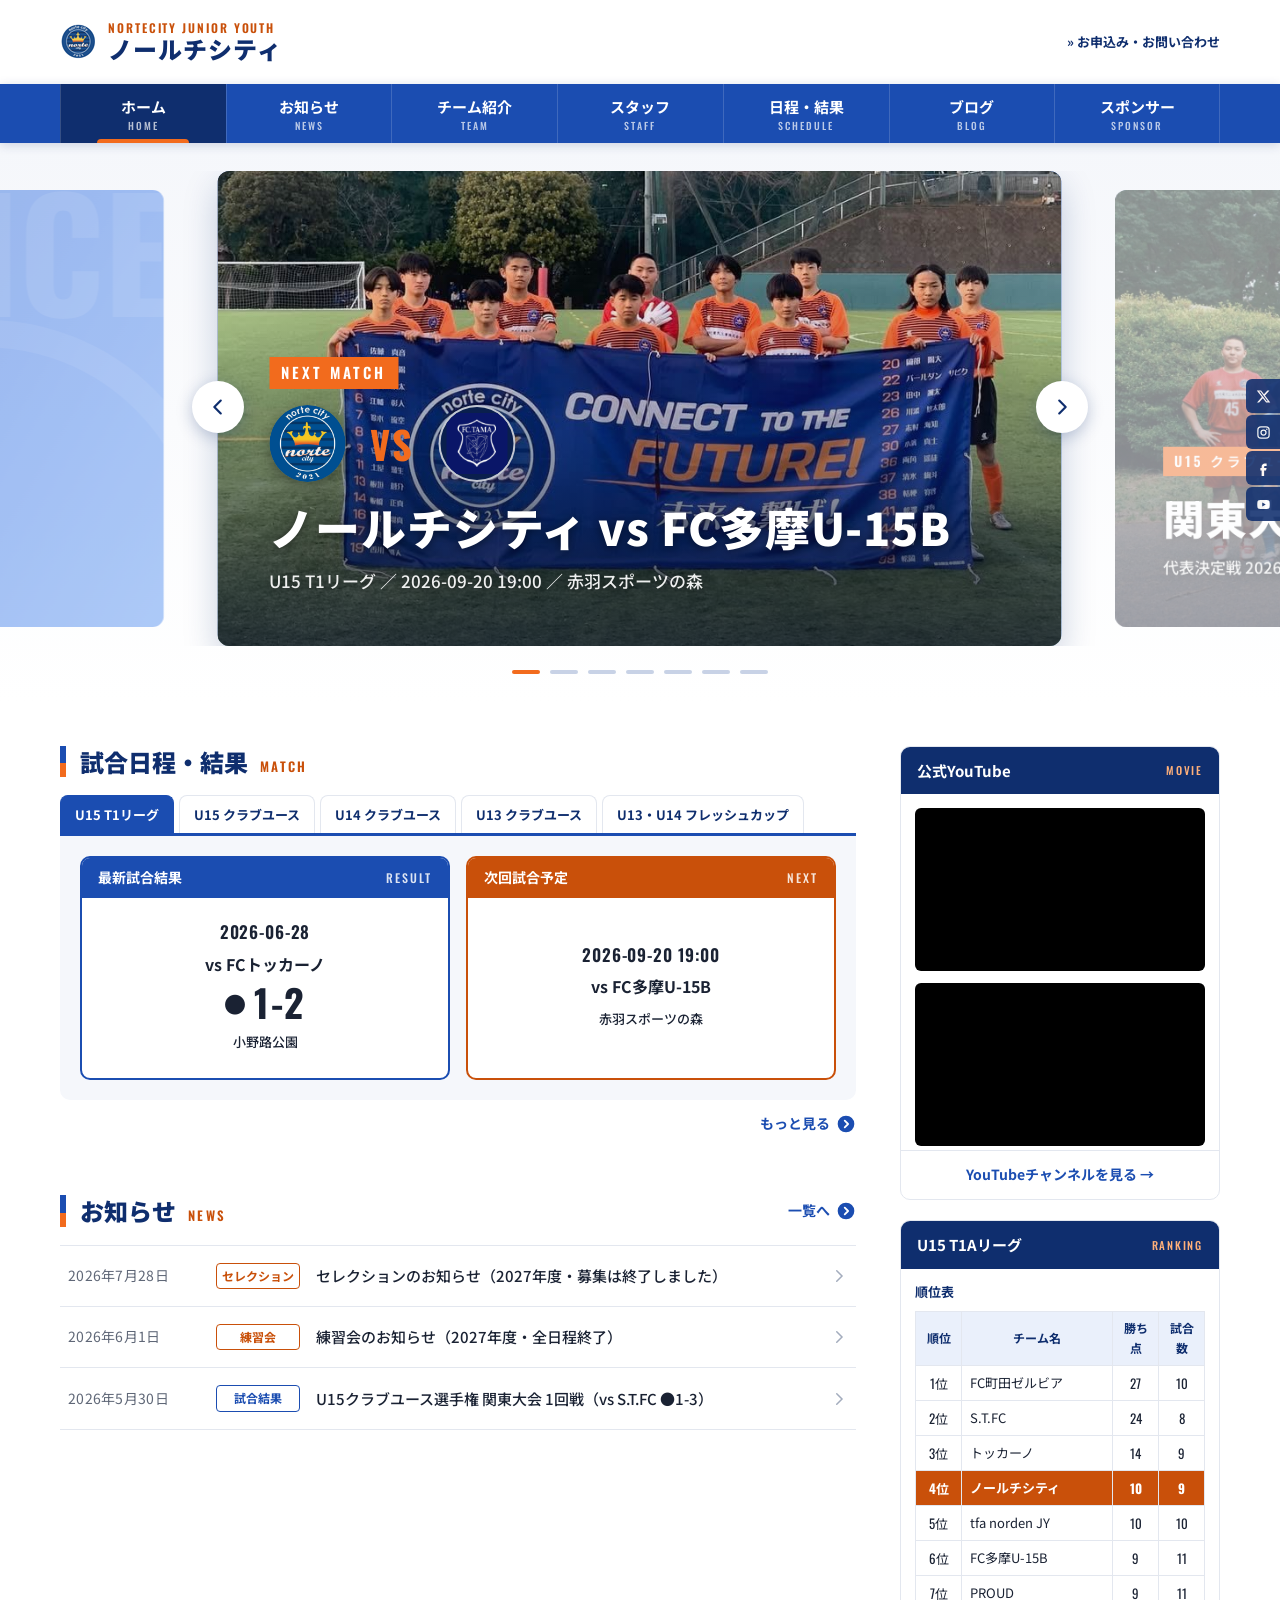
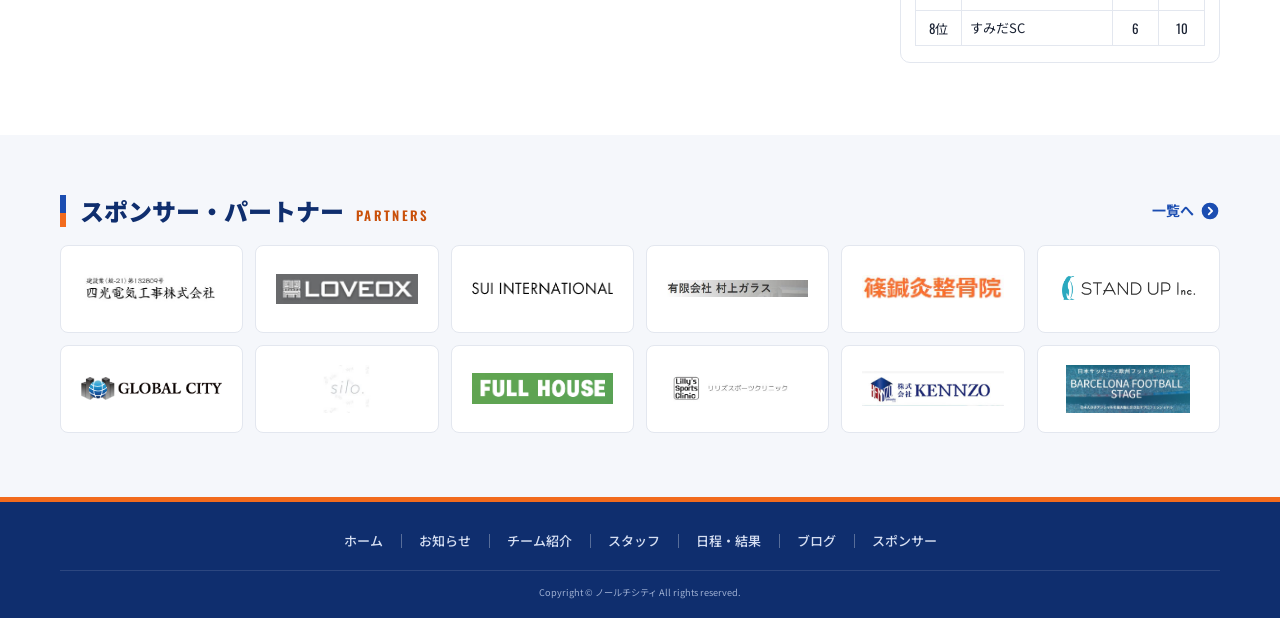
==== commit 5b979d9a: "関東大会1回戦の対戦相手表記を S.T.FC に統一 Co-Authored-By: Claude Opus 5 <noreply@anthropic.com>" ====
--- a/index.html
+++ b/index.html
@@ -171,7 +171,7 @@
             <div class="mcard-body">
               <p class="m-comp">関東大会 1回戦</p>
               <p class="m-date">2026-05-30</p>
-              <p class="m-opp">vs STFC</p>
+              <p class="m-opp">vs S.T.FC</p>
               <p class="m-result"><span class="m-mark">●</span>1-3</p>
               <p class="m-venue">清瀬内山運動公園A面</p>
             </div>
@@ -215,7 +215,7 @@
             <svg class="chev" viewBox="0 0 24 24" aria-hidden="true"><path d="M9 5l7 7-7 7" fill="none" stroke="currentColor" stroke-width="2" stroke-linecap="round"/></svg></a></li>
           <li><a href="news-post.html?id=kanto-2026-r1">
             <time datetime="2026-05-30">2026年5月30日</time><span class="cat cat--result">試合結果</span>
-            <span class="news-title">U15クラブユース選手権 関東大会 1回戦（vs STFC ●1-3）</span>
+            <span class="news-title">U15クラブユース選手権 関東大会 1回戦（vs S.T.FC ●1-3）</span>
             <svg class="chev" viewBox="0 0 24 24" aria-hidden="true"><path d="M9 5l7 7-7 7" fill="none" stroke="currentColor" stroke-width="2" stroke-linecap="round"/></svg></a></li>
         </ul>
       </section>
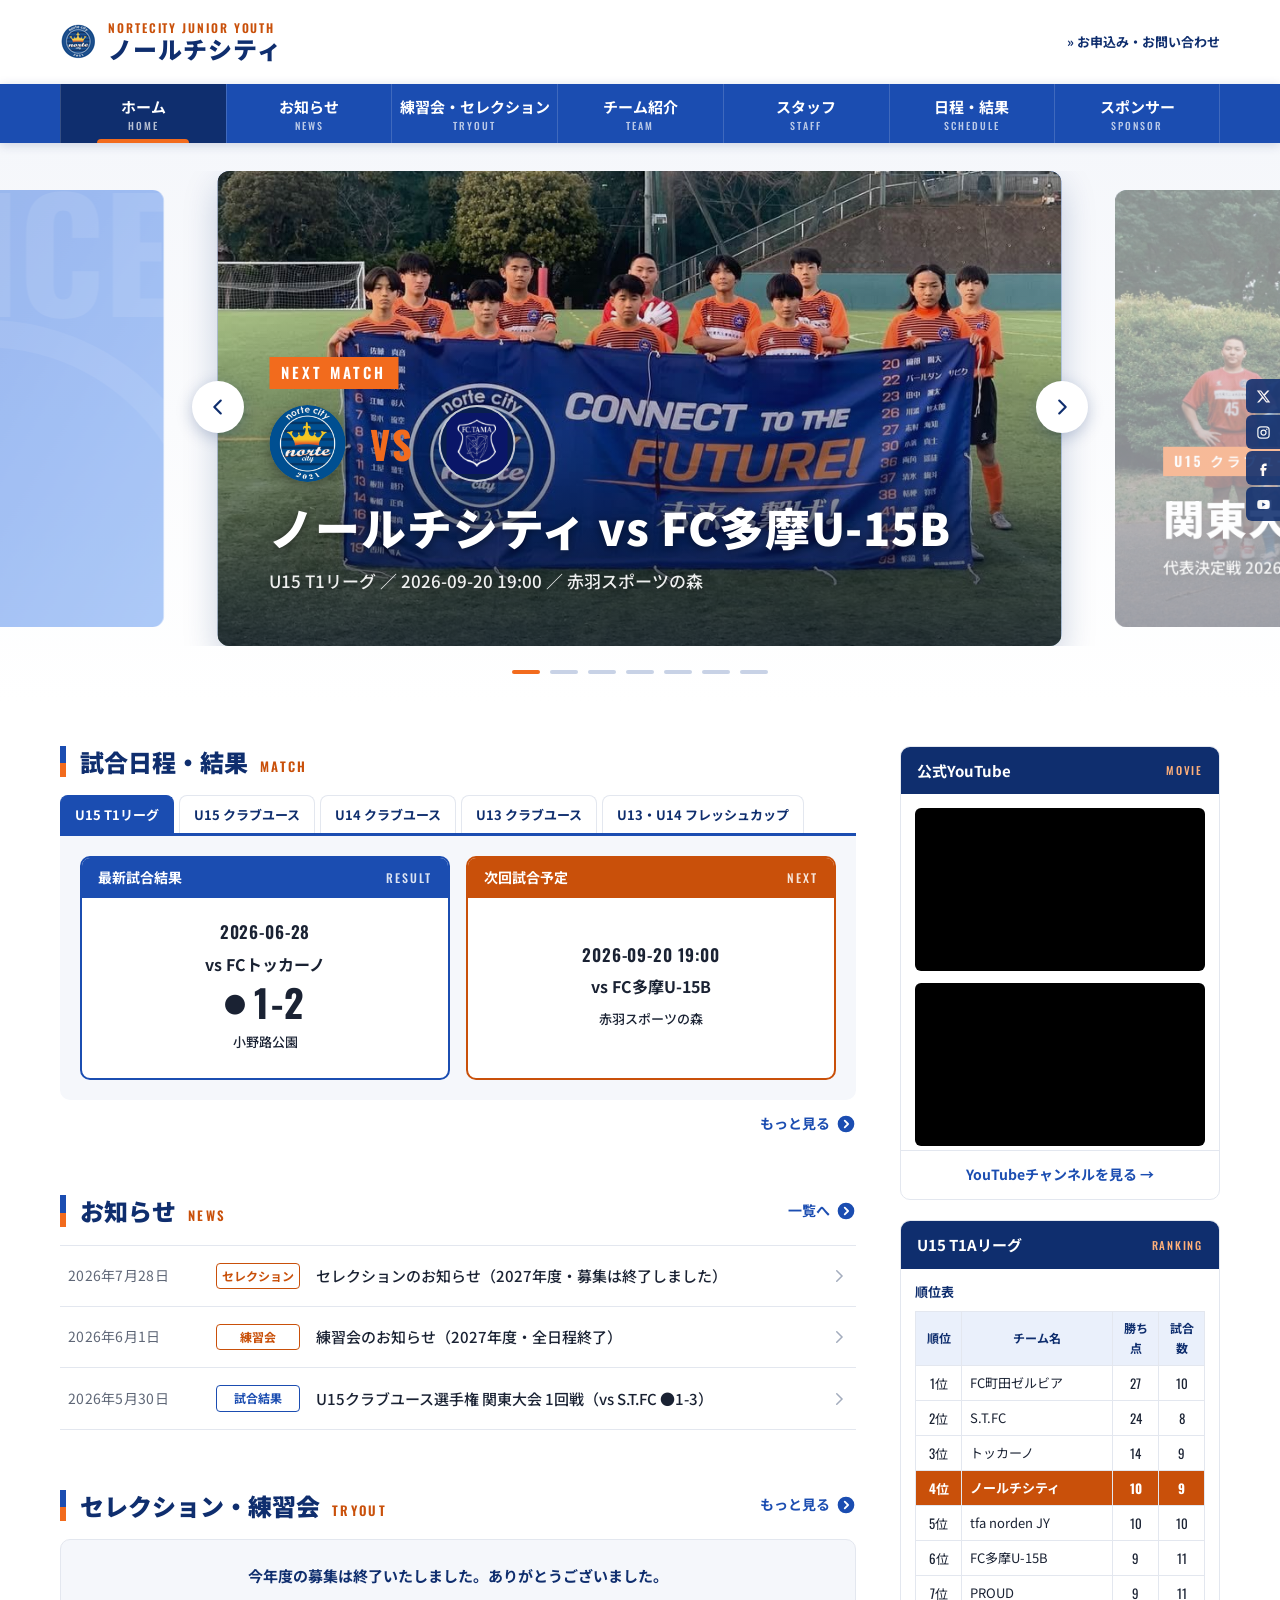
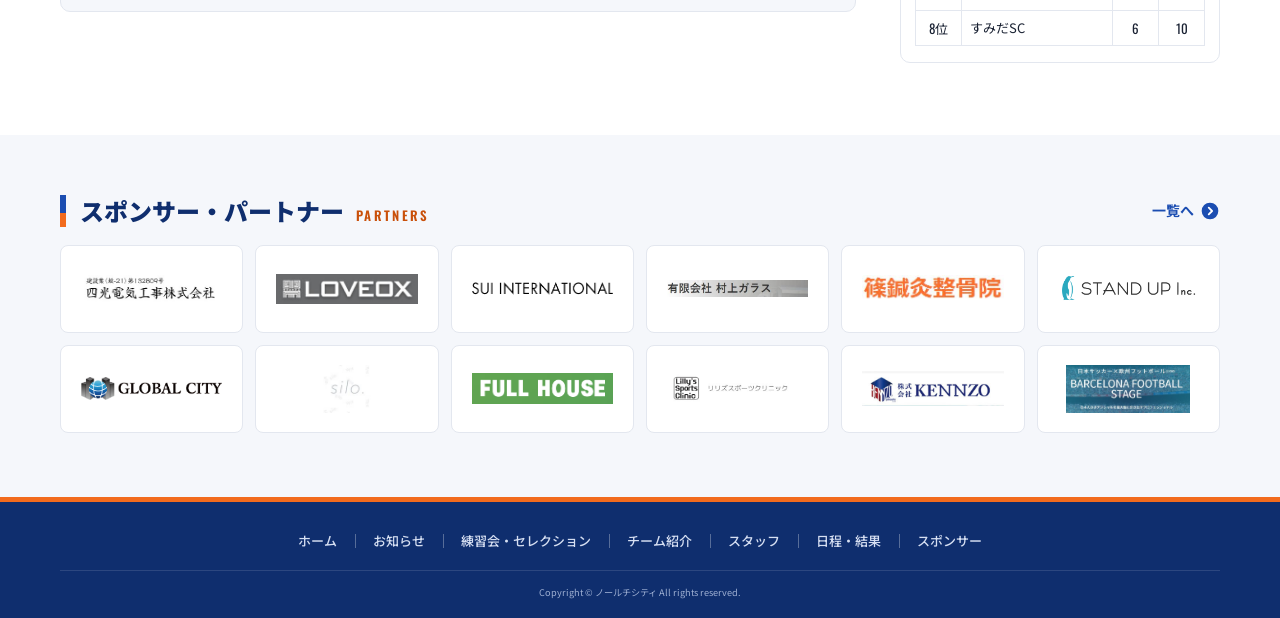
==== commit c701b167: "メニューに練習会・セレクションを追加しブログを非表示／統合ページ・ホームの募集終了欄／城北ボレアスFCの紹介 - 全ページ: メニュー・フッターに「練習会・セレクション」(recruit.html)、" ====
--- a/index.html
+++ b/index.html
@@ -35,10 +35,10 @@
     <ul class="container">
       <li><a href="index.html" aria-current="page">ホーム<small>HOME</small></a></li>
       <li><a href="news.html">お知らせ<small>NEWS</small></a></li>
+      <li><a href="recruit.html">練習会・セレクション<small>TRYOUT</small></a></li>
       <li><a href="team.html">チーム紹介<small>TEAM</small></a></li>
       <li><a href="staff.html">スタッフ<small>STAFF</small></a></li>
       <li><a href="schedule.html">日程・結果<small>SCHEDULE</small></a></li>
-      <li><a href="blog.html">ブログ<small>BLOG</small></a></li>
       <li><a href="sponsors.html">スポンサー<small>SPONSOR</small></a></li>
     </ul>
   </nav>
@@ -99,7 +99,7 @@
           <img src="images/slide-fascinate.jpg" alt="すべてを魅了しろ ～FASCINATE ALL～" width="1600" height="900">
         </a>
 
-        <a class="hs-slide" href="news-post.html?id=selection-2027">
+        <a class="hs-slide" href="recruit.html">
           <div class="ph ph--orange" data-bg="SELECTION">
             <span class="ph-label ph-label--blue">NEWS</span>
             <p class="ph-title">2027年度<br>最終セレクション</p>
@@ -107,7 +107,7 @@
           </div>
         </a>
 
-        <a class="hs-slide" href="news-post.html?id=practice-2027">
+        <a class="hs-slide" href="recruit.html">
           <div class="ph ph--sky" data-bg="PRACTICE">
             <span class="ph-label">PRACTICE SESSION</span>
             <p class="ph-title">練習会・セレクション</p>
@@ -218,6 +218,16 @@
             <span class="news-title">U15クラブユース選手権 関東大会 1回戦（vs S.T.FC ●1-3）</span>
             <svg class="chev" viewBox="0 0 24 24" aria-hidden="true"><path d="M9 5l7 7-7 7" fill="none" stroke="currentColor" stroke-width="2" stroke-linecap="round"/></svg></a></li>
         </ul>
+      </section>
+      <!-- セレクション・練習会 -->
+      <section class="block" aria-labelledby="tryout-title">
+        <div class="block-head">
+          <h2 class="block-title" id="tryout-title">セレクション・練習会<small>TRYOUT</small></h2>
+          <a class="more" href="recruit.html">もっと見る<svg viewBox="0 0 24 24" aria-hidden="true"><circle cx="12" cy="12" r="10" fill="currentColor"/><path d="M10.5 8l4 4-4 4" fill="none" stroke="currentColor" stroke-width="2.2" stroke-linecap="round" stroke-linejoin="round" style="stroke:#fff"/></svg></a>
+        </div>
+        <div class="tryout-box">
+          <p class="tryout-msg">今年度の募集は終了いたしました。ありがとうございました。</p>
+        </div>
       </section>
 
     </div>
@@ -288,10 +298,10 @@
     <nav class="fnav-line" aria-label="フッターメニュー">
       <a href="index.html">ホーム</a>
       <a href="news.html">お知らせ</a>
+      <a href="recruit.html">練習会・セレクション</a>
       <a href="team.html">チーム紹介</a>
       <a href="staff.html">スタッフ</a>
       <a href="schedule.html">日程・結果</a>
-      <a href="blog.html">ブログ</a>
       <a href="sponsors.html">スポンサー</a>
     </nav>
     <div class="copy-line">
--- a/css/style.css
+++ b/css/style.css
@@ -96,11 +96,12 @@
 /* グローバルナビ */
 .gnav{background:var(--blue);position:sticky;top:0;z-index:50;box-shadow:0 2px 10px rgba(15,46,110,.18)}
 .gnav ul{display:grid;grid-template-columns:repeat(7,1fr)}
-.gnav a{position:relative;display:block;text-align:center;color:#fff;font-weight:700;font-size:15px;line-height:1.3;padding:13px 6px 11px;border-left:1px solid rgba(255,255,255,.16);transition:background .2s}
+.gnav a{position:relative;display:flex;flex-direction:column;justify-content:center;height:100%;text-align:center;color:#fff;font-weight:700;font-size:15px;line-height:1.3;padding:13px 6px 11px;border-left:1px solid rgba(255,255,255,.16);transition:background .2s}
 .gnav li:last-child a{border-right:1px solid rgba(255,255,255,.16)}
 .gnav a small{display:block;margin-top:2px;font-family:var(--en);font-size:10px;font-weight:500;letter-spacing:.2em;opacity:.7}
 .gnav a::after{content:"";position:absolute;left:22%;right:22%;bottom:0;height:4px;border-radius:4px 4px 0 0;background:var(--orange);transform:scaleX(0);transition:transform .25s}
 @media (hover:hover){.gnav a:hover{background:rgba(255,255,255,.08)}}
+@media (max-width:1100px){.gnav a{font-size:14px;padding-inline:4px}}
 .gnav a[aria-current="page"]::after{transform:scaleX(1)}
 @media (hover:hover){.gnav a:hover::after{transform:scaleX(1)}}
 .gnav a[aria-current="page"]{background:var(--blue-dark)}
@@ -379,6 +380,9 @@
   .fnav-line a{padding:2px 12px;font-size:12px}
 }
 
+/* ---- ホーム：セレクション・練習会 ---- */
+.tryout-box{padding:22px 20px;border:1px solid var(--line);border-radius:var(--radius);background:var(--bg-soft);text-align:center}
+.tryout-msg{margin:0;font-size:15px;font-weight:700;color:var(--blue-dark);line-height:1.8}
 @media (prefers-reduced-motion:reduce){
   html{scroll-behavior:auto}
   *,*::before,*::after{transition-duration:.01ms !important;animation-duration:.01ms !important}
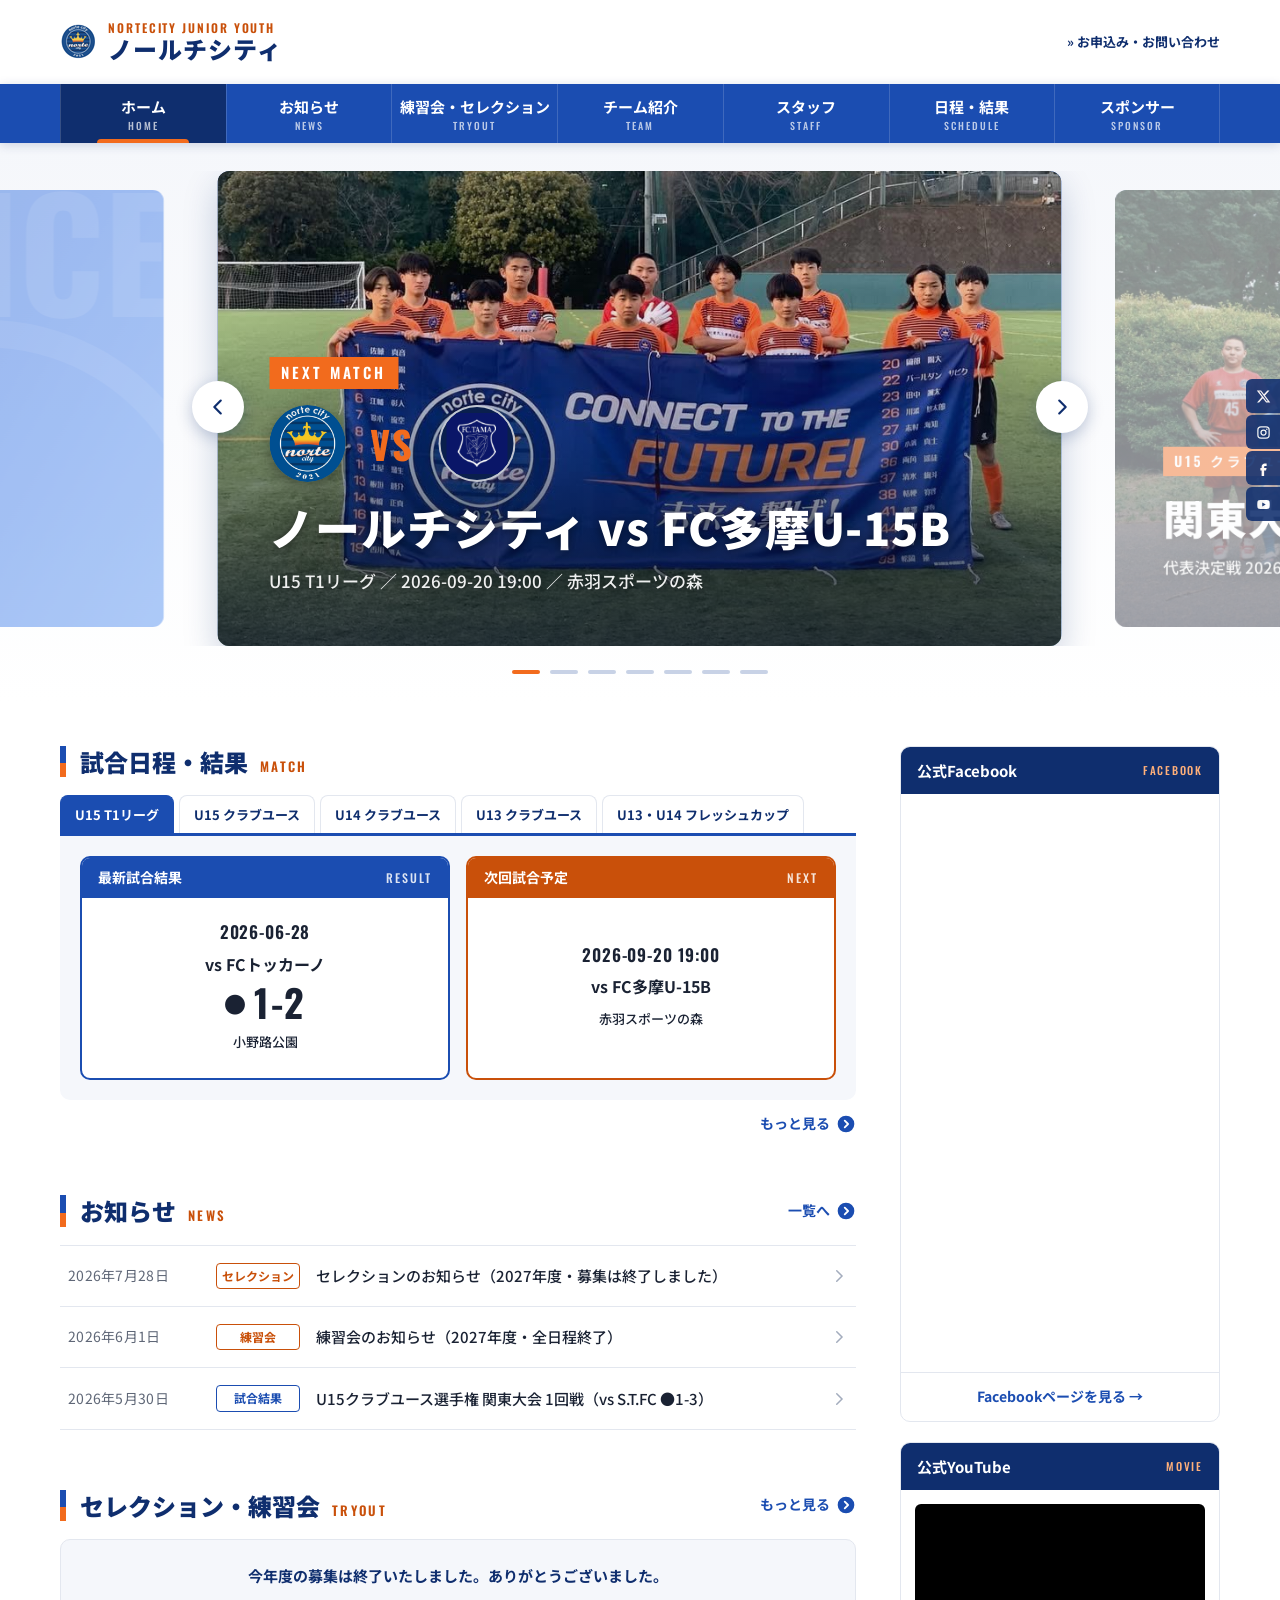
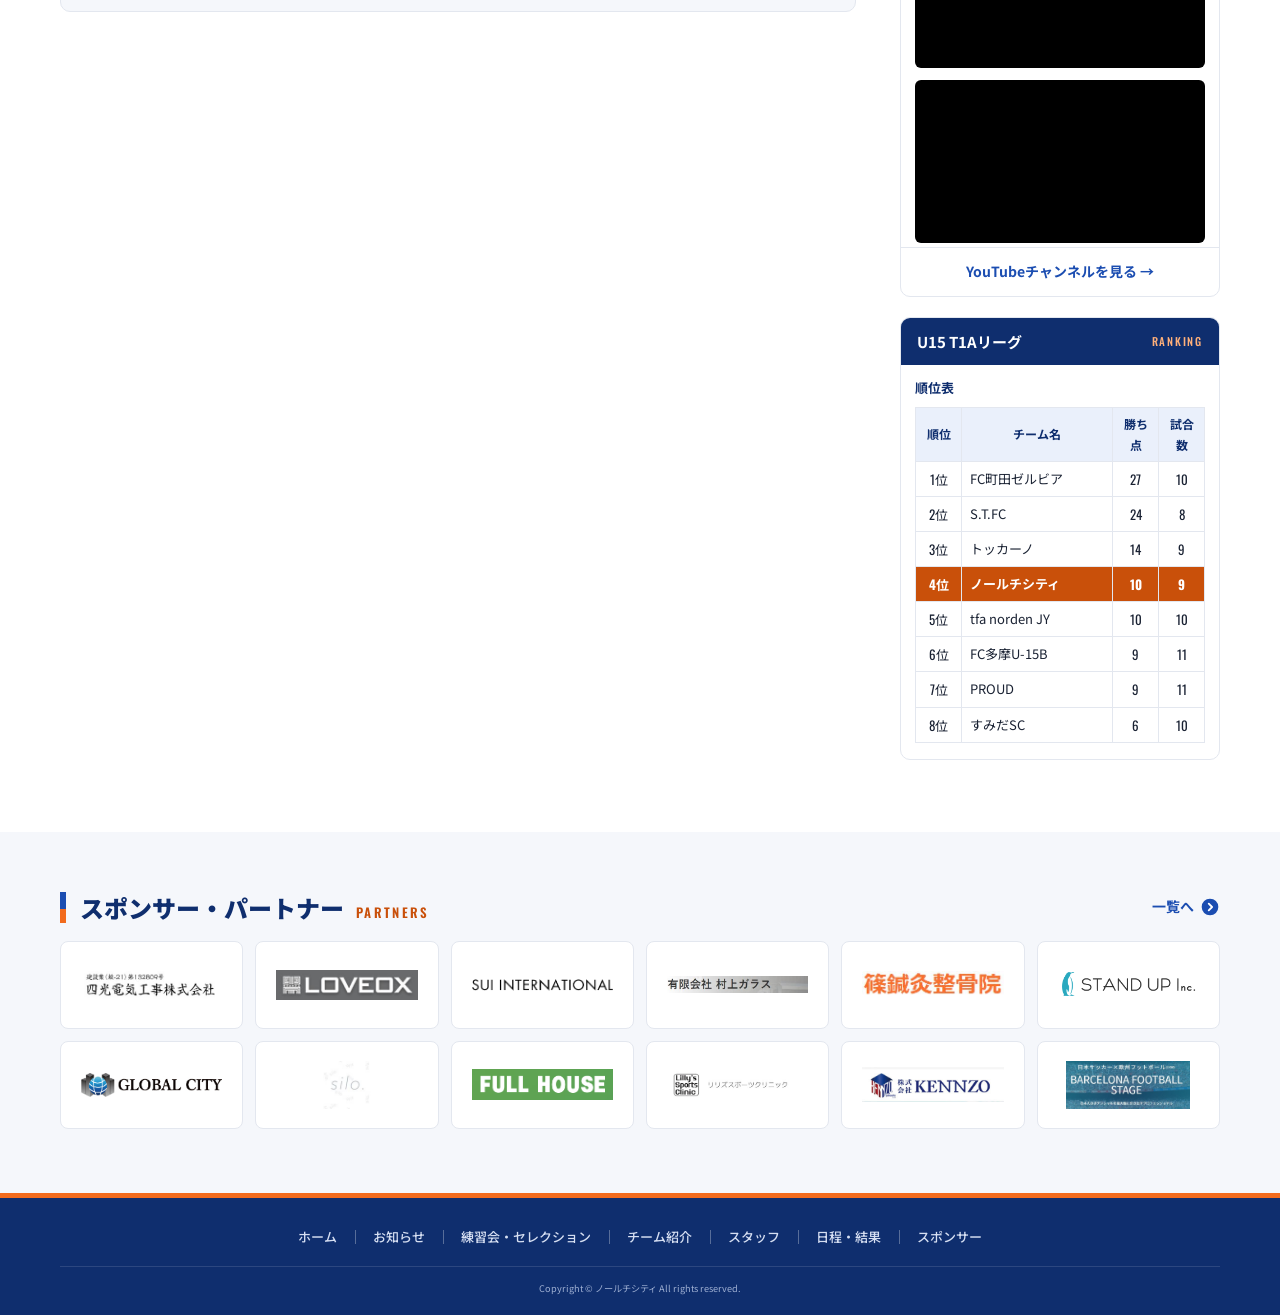
==== commit a59fd1e5: "ホーム: 右カラムのYouTube上に公式Facebookの投稿を埋め込み Co-Authored-By: Claude Fable 5.1 <noreply@anthropic.com>" ====
--- a/index.html
+++ b/index.html
@@ -234,6 +234,14 @@
 
     <!-- サイドバー（PC：右カラム） -->
     <aside class="side" aria-label="サイドメニュー">
+
+      <section class="side-card" aria-labelledby="fb-title">
+        <h2 id="fb-title">公式Facebook<small>FACEBOOK</small></h2>
+        <div class="fb-body">
+          <iframe class="fb-frame" src="https://www.facebook.com/plugins/page.php?href=https%3A%2F%2Fwww.facebook.com%2Fnortecitytokyo&tabs=timeline&width=290&height=560&small_header=true&adapt_container_width=true&hide_cover=false&show_facepile=false&locale=ja_JP" width="290" height="560" title="ノールチシティ 公式Facebookの投稿" style="border:none;overflow:hidden" scrolling="no" frameborder="0" allowfullscreen="true" allow="autoplay; clipboard-write; encrypted-media; picture-in-picture; web-share" loading="lazy"></iframe>
+        </div>
+        <a class="card-link" href="https://www.facebook.com/nortecitytokyo/" target="_blank" rel="noopener">Facebookページを見る →</a>
+      </section>
 
       <section class="side-card" aria-labelledby="yt-title">
         <h2 id="yt-title">公式YouTube<small>MOVIE</small></h2>
--- a/css/style.css
+++ b/css/style.css
@@ -268,6 +268,8 @@
 .ph--small .ph-note{top:10px;right:10px;font-size:10px}
 
 /* YouTube埋め込み */
+.fb-body{display:flex;justify-content:center;padding:14px 14px 4px;background:#fff}
+.fb-frame{display:block;max-width:100%}
 .yt-list{display:grid;gap:12px;padding:14px 14px 4px}
 .yt-frame{position:relative;aspect-ratio:16/9;border-radius:6px;overflow:hidden;background:#000}
 .yt-frame iframe{position:absolute;inset:0;width:100%;height:100%;border:0}
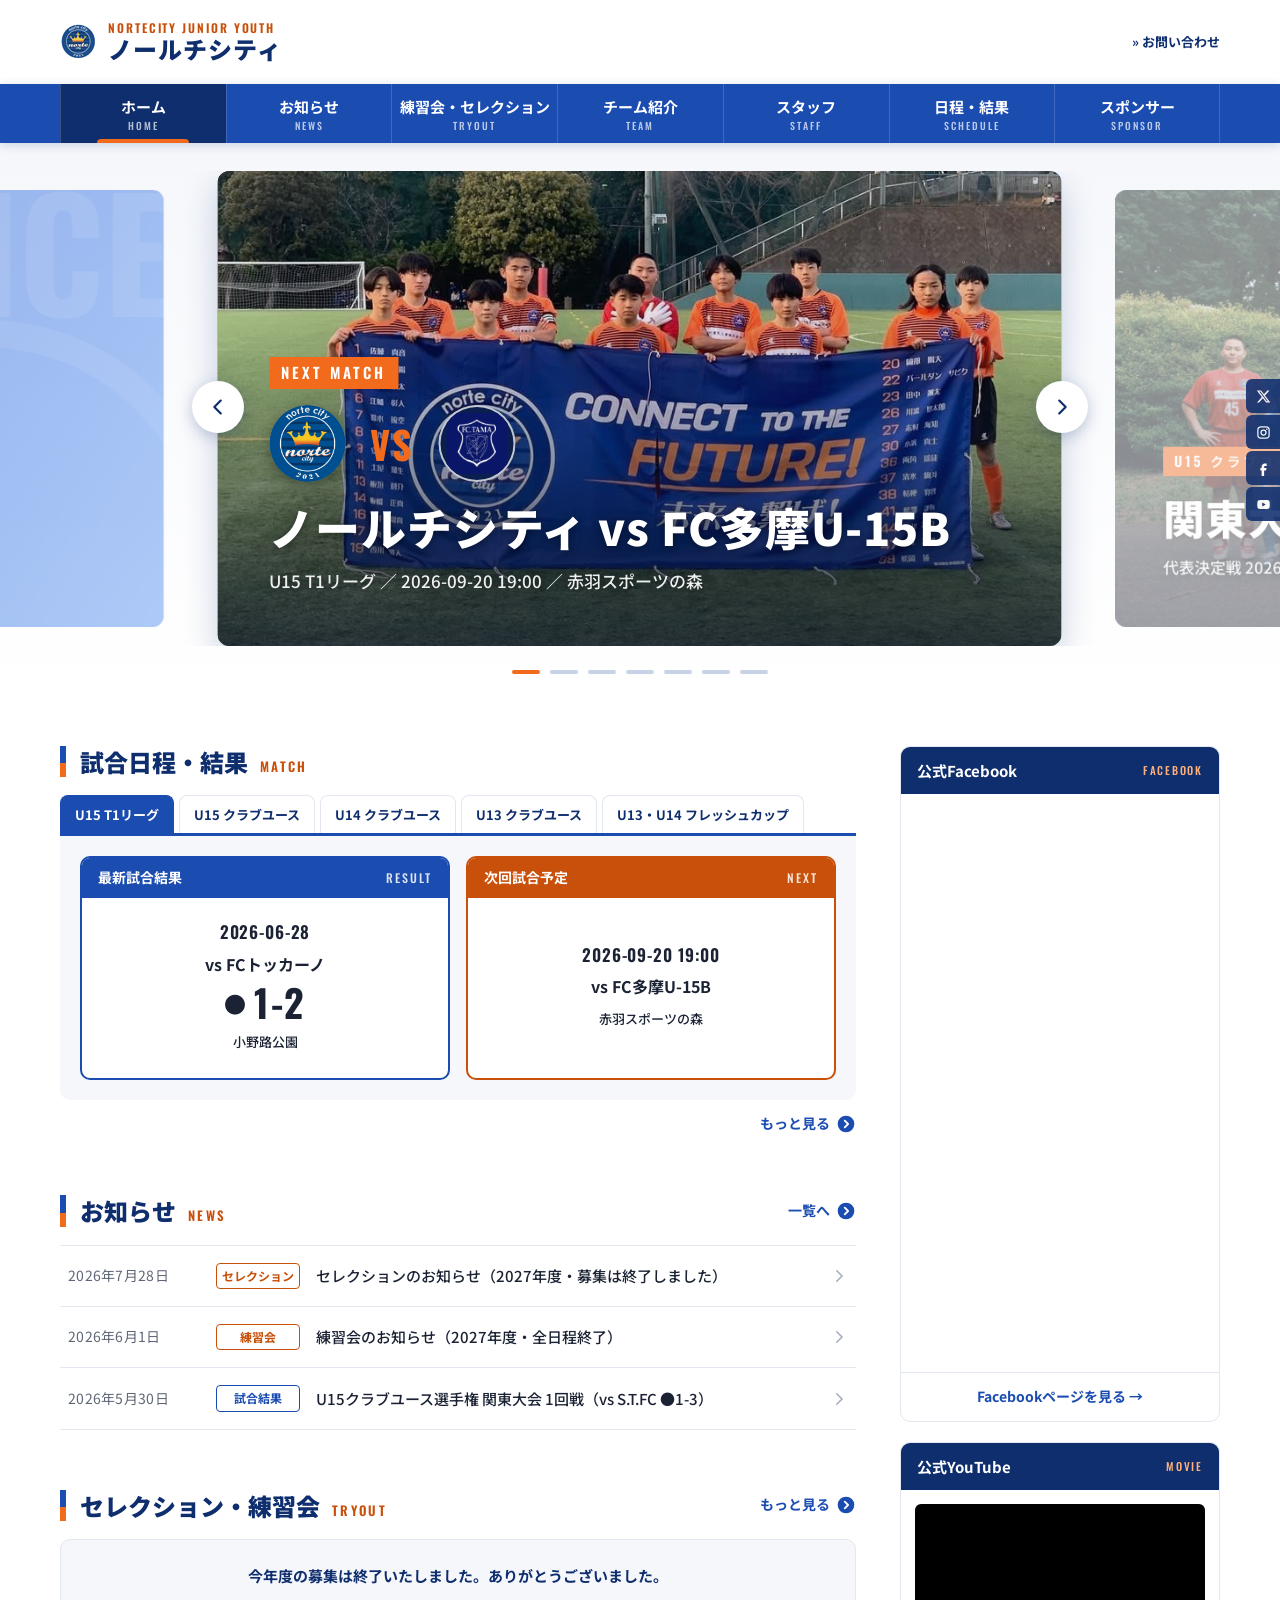
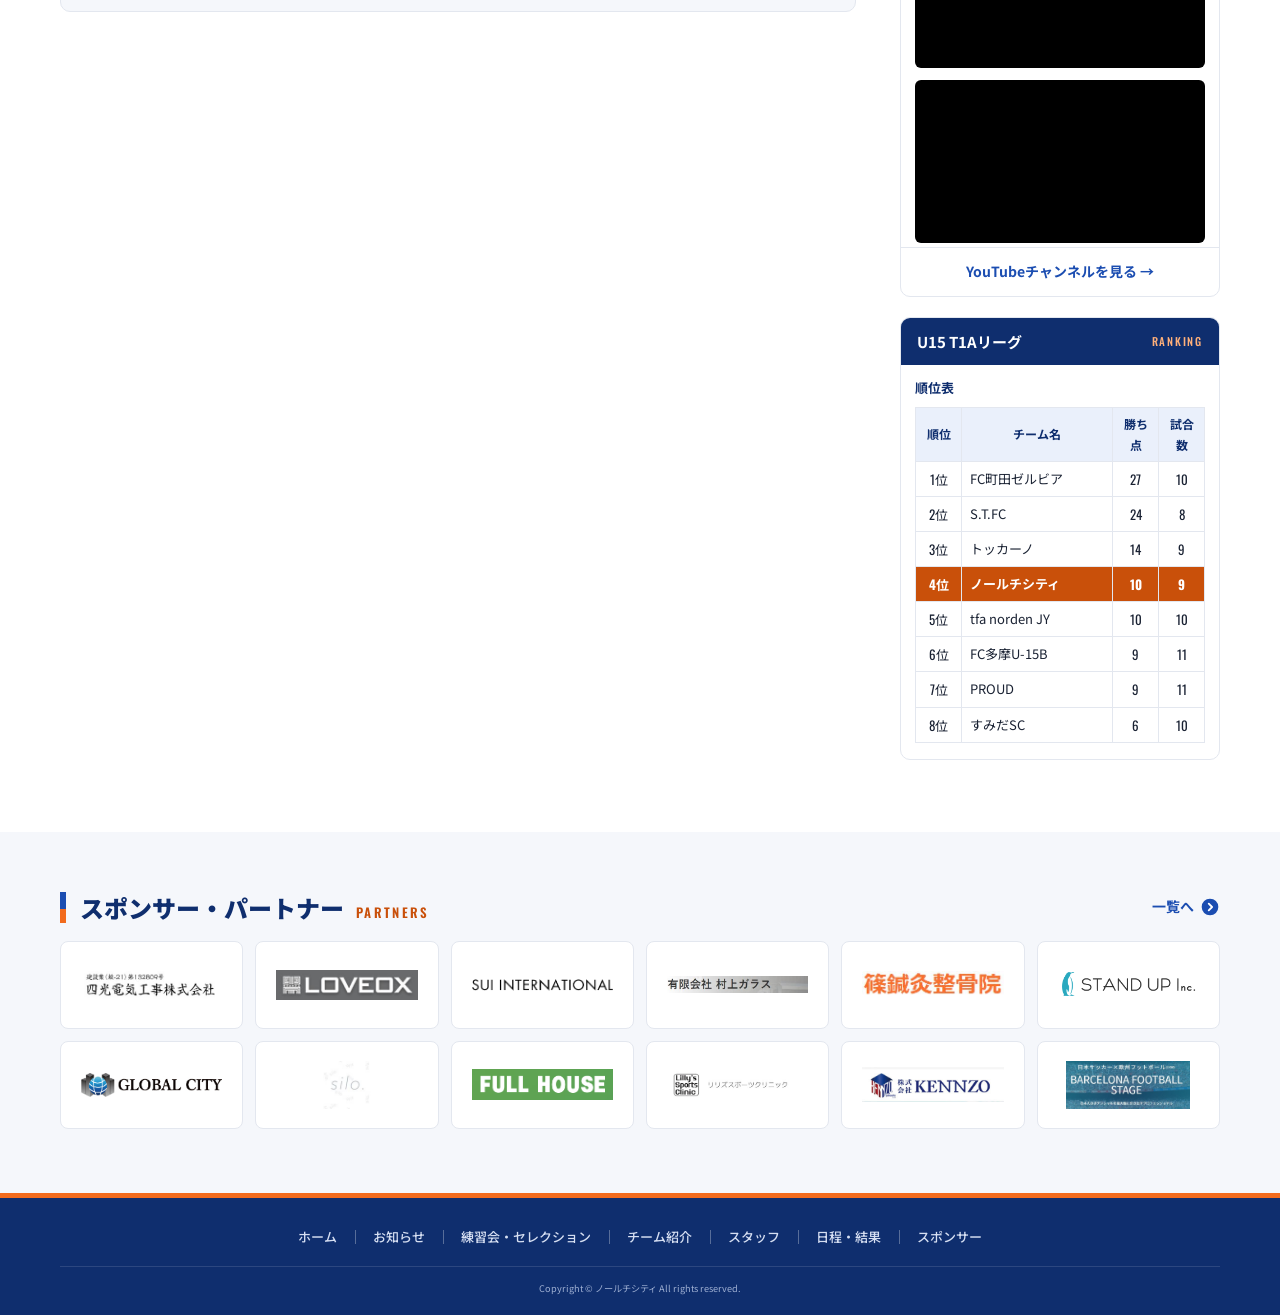
==== commit 38b2b5e8: "ヘッダー右上のリンク文言を「お問い合わせ」に変更 Co-Authored-By: Claude Fable 5.1 <noreply@anthropic.com>" ====
--- a/index.html
+++ b/index.html
@@ -26,7 +26,7 @@
       </span>
     </a>
     <div class="header-util">
-      <a class="top-link" href="contact.html">&raquo; お申込み・お問い合わせ</a>
+      <a class="top-link" href="contact.html">&raquo; お問い合わせ</a>
       <button class="menu-btn" type="button" aria-label="メニューを開く" aria-expanded="false" aria-controls="drawer"><span></span><span></span><span></span></button>
     </div>
   </div>
